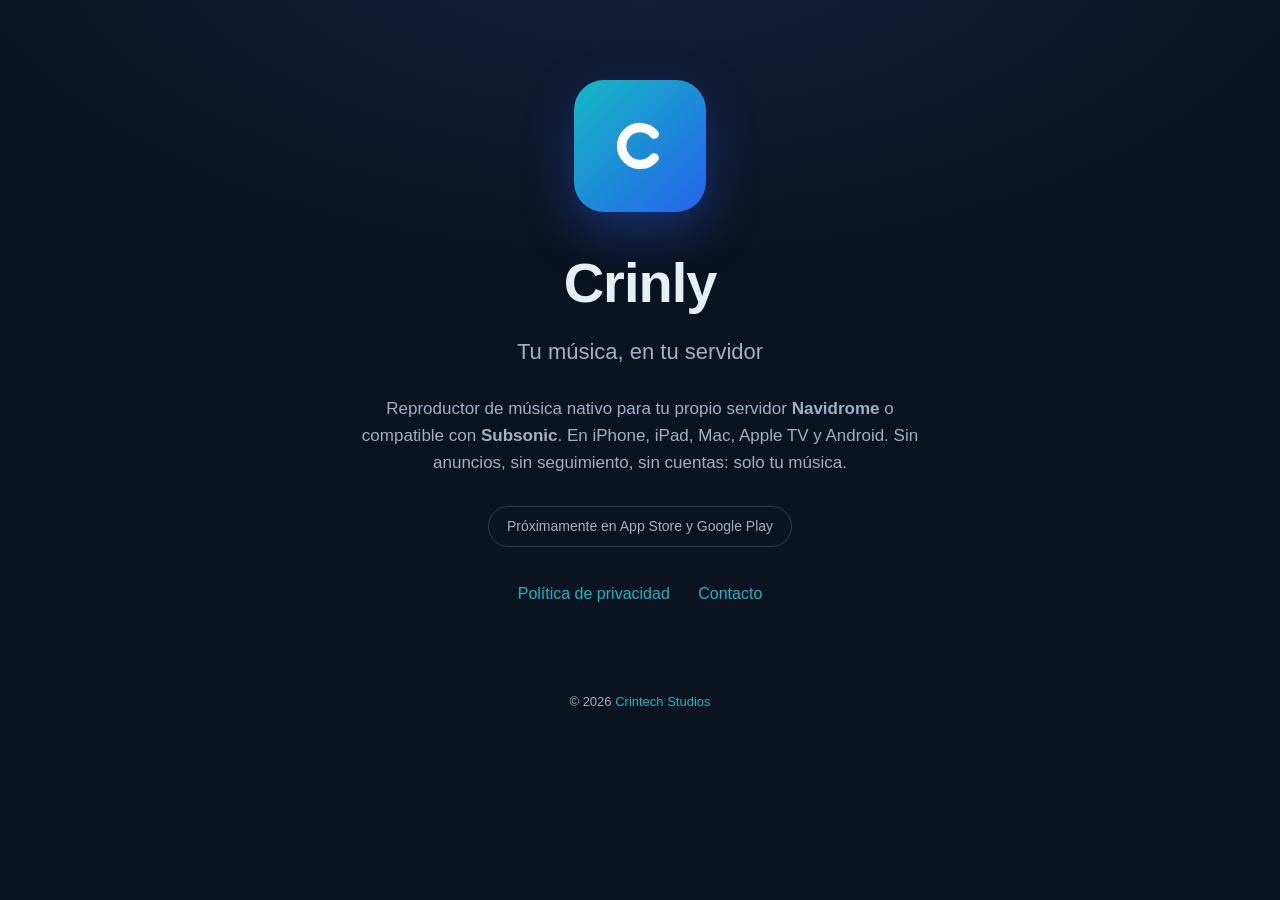
==== index.html @ 0751bfa3 "Crinly web: landing + política de privacidad (estático para Coolify)" ====
<!DOCTYPE html>
<html lang="es">
<head>
  <meta charset="UTF-8">
  <meta name="viewport" content="width=device-width, initial-scale=1.0">
  <title>Crinly — Tu música, en tu servidor</title>
  <meta name="description" content="Crinly es un reproductor de música nativo para tu propio servidor Navidrome o compatible con Subsonic. iPhone, iPad, Mac, Apple TV y Android. Sin anuncios, sin seguimiento.">
  <meta name="theme-color" content="#0B1220">
  <link rel="icon" href="/favicon.png">
  <meta property="og:title" content="Crinly — Tu música, en tu servidor">
  <meta property="og:description" content="Reproductor de música nativo para tu servidor Navidrome o Subsonic. Sin anuncios, sin seguimiento.">
  <meta property="og:type" content="website">
  <meta property="og:url" content="https://crinly.crintech.pro/">
  <link rel="stylesheet" href="/style.css">
</head>
<body>
  <main>
    <section class="hero">
      <div class="mark" aria-label="Crinly">
        <svg viewBox="0 0 512 512" xmlns="http://www.w3.org/2000/svg" aria-hidden="true">
          <path d="M 349 334 A 121 121 0 1 1 349 178" fill="none" stroke="#FFFFFF" stroke-width="62" stroke-linecap="round"/>
        </svg>
      </div>
      <h1>Crinly</h1>
      <p class="tagline">Tu música, en tu servidor</p>
      <p class="lead">Reproductor de música nativo para tu propio servidor <strong>Navidrome</strong> o compatible con <strong>Subsonic</strong>. En iPhone, iPad, Mac, Apple&nbsp;TV y Android. Sin anuncios, sin seguimiento, sin cuentas: solo tu música.</p>
      <p class="soon">Próximamente en App Store y Google Play</p>
      <p class="links">
        <a href="/privacy/">Política de privacidad</a>
        <a href="mailto:info@crintech.pro?subject=Crinly">Contacto</a>
      </p>
    </section>
  </main>
  <footer>&copy; 2026 <a href="https://crintech.pro">Crintech Studios</a></footer>
</body>
</html>
---- style.css ----
:root {
  --teal: #15B8C4;
  --blue: #2563EB;
  --bg: #0B1220;
  --bg2: #0E1A2E;
  --fg: #E8EEF6;
  --muted: #9FB0C7;
}
* { box-sizing: border-box; margin: 0; padding: 0; }
html { -webkit-text-size-adjust: 100%; }
body {
  font-family: -apple-system, BlinkMacSystemFont, "Segoe UI", Roboto, Helvetica, Arial, sans-serif;
  color: var(--fg);
  background: radial-gradient(1200px 600px at 50% -10%, #14233f 0%, var(--bg) 60%);
  min-height: 100vh;
  line-height: 1.6;
}
a { color: var(--teal); text-decoration: none; }
a:hover { text-decoration: underline; }
.wrap { max-width: 760px; margin: 0 auto; padding: 0 24px; }

/* hero */
.hero { text-align: center; padding: 80px 24px 56px; }
.mark { width: 132px; height: 132px; border-radius: 30px;
  background: linear-gradient(135deg, var(--teal), var(--blue));
  display: inline-flex; align-items: center; justify-content: center;
  box-shadow: 0 20px 50px rgba(37,99,235,.35); }
.mark svg { width: 78px; height: 78px; }
h1 { font-size: 56px; font-weight: 800; margin: 26px 0 6px; letter-spacing: -1px; }
.tagline { font-size: 22px; color: var(--muted); }
.lead { max-width: 560px; margin: 26px auto 0; color: var(--muted); font-size: 17px; }
.soon { margin-top: 30px; font-size: 14px; color: var(--muted);
  border: 1px solid rgba(159,176,199,.25); border-radius: 999px; display: inline-block; padding: 8px 18px; }
.links { margin-top: 34px; }
.links a { margin: 0 12px; }

/* legal */
.legal { padding: 56px 0 80px; }
.legal h1 { font-size: 38px; text-align: left; margin-bottom: 4px; }
.legal .updated { color: var(--muted); font-size: 14px; margin-bottom: 28px; }
.legal h2 { font-size: 21px; margin: 30px 0 8px; }
.legal p, .legal li { color: #C9D6E8; }
.legal ul { margin: 8px 0 8px 22px; }
.legal hr { border: 0; border-top: 1px solid rgba(159,176,199,.2); margin: 36px 0; }
.legal .back { display: inline-block; margin-top: 30px; }

footer { text-align: center; color: var(--muted); font-size: 13px; padding: 30px 24px 50px; }
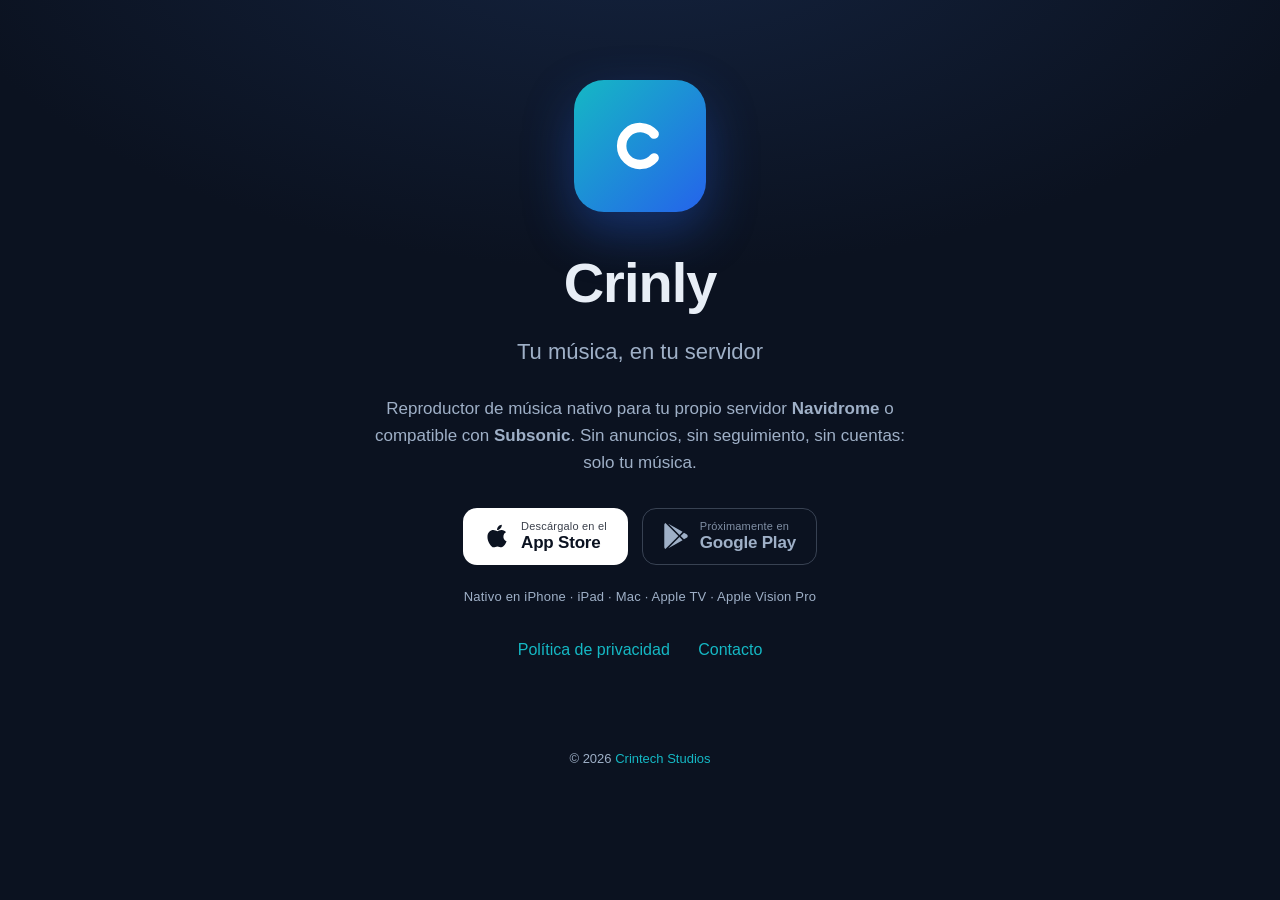
==== commit 4ffdabdf: "Crinly web: disponible en App Store (iOS, macOS, tvOS, visionOS); Android próximamente - Botón de de" ====
--- a/index.html
+++ b/index.html
@@ -4,11 +4,11 @@
   <meta charset="UTF-8">
   <meta name="viewport" content="width=device-width, initial-scale=1.0">
   <title>Crinly — Tu música, en tu servidor</title>
-  <meta name="description" content="Crinly es un reproductor de música nativo para tu propio servidor Navidrome o compatible con Subsonic. iPhone, iPad, Mac, Apple TV y Android. Sin anuncios, sin seguimiento.">
+  <meta name="description" content="Crinly: reproductor de música nativo para tu servidor Navidrome o compatible con Subsonic. Ya en el App Store para iPhone, iPad, Mac, Apple TV y Apple Vision Pro.">
   <meta name="theme-color" content="#0B1220">
   <link rel="icon" href="/favicon.png">
   <meta property="og:title" content="Crinly — Tu música, en tu servidor">
-  <meta property="og:description" content="Reproductor de música nativo para tu servidor Navidrome o Subsonic. Sin anuncios, sin seguimiento.">
+  <meta property="og:description" content="Ya disponible en el App Store para iPhone, iPad, Mac, Apple TV y Apple Vision Pro. Reproductor nativo para tu servidor Navidrome o Subsonic.">
   <meta property="og:type" content="website">
   <meta property="og:url" content="https://crinly.crintech.pro/">
   <link rel="stylesheet" href="/style.css">
@@ -23,8 +23,18 @@
       </div>
       <h1>Crinly</h1>
       <p class="tagline">Tu música, en tu servidor</p>
-      <p class="lead">Reproductor de música nativo para tu propio servidor <strong>Navidrome</strong> o compatible con <strong>Subsonic</strong>. En iPhone, iPad, Mac, Apple&nbsp;TV y Android. Sin anuncios, sin seguimiento, sin cuentas: solo tu música.</p>
-      <p class="soon">Próximamente en App Store y Google Play</p>
+      <p class="lead">Reproductor de música nativo para tu propio servidor <strong>Navidrome</strong> o compatible con <strong>Subsonic</strong>. Sin anuncios, sin seguimiento, sin cuentas: solo tu música.</p>
+      <div class="cta">
+        <a class="btn btn-appstore" href="https://apps.apple.com/es/app/crinly/id6782419608">
+          <svg class="btn-ic" viewBox="0 0 384 512" aria-hidden="true"><path fill="currentColor" d="M318.7 268.7c-.2-36.7 16.4-64.4 50-84.8-18.8-26.9-47.2-41.7-84.7-44.6-35.5-2.8-74.3 20.7-88.5 20.7-15 0-49.4-19.7-76.4-19.7C63.3 141.2 4 184.8 4 273.5q0 39.3 14.4 81.2c12.8 36.7 59 126.7 107.2 125.2 25.2-.6 43-17.9 75.8-17.9 31.8 0 48.3 17.9 76.4 17.9 48.6-.7 90.4-82.5 102.6-119.3-65.2-30.7-61.7-90-61.7-91.9zm-56.6-164.2c27.3-32.4 24.8-61.9 24-72.5-24.1 1.4-52 16.4-67.9 34.9-17.5 19.8-27.8 44.3-25.6 71.9 26.1 2 49.9-11.4 69.5-34.3z"/></svg>
+          <span><small>Descárgalo en el</small>App&nbsp;Store</span>
+        </a>
+        <span class="btn btn-soon">
+          <svg class="btn-ic" viewBox="0 0 512 512" aria-hidden="true"><path fill="currentColor" d="M325.3 234.3 104.6 13l280.8 161.2-60.1 60.1zM47 0C34 6.8 25.3 19.2 25.3 35.3v441.3c0 16.1 8.7 28.5 21.7 35.3l256.6-256L47 0zm425.2 225.6-58.9-34.1-65.7 64.5 65.7 64.5 60.1-34.1c18-14.3 18-46.5-1.2-60.8zM104.6 499l220.7-221.3 60.1 60.1L104.6 499z"/></svg>
+          <span><small>Próximamente en</small>Google&nbsp;Play</span>
+        </span>
+      </div>
+      <p class="devices">Nativo en iPhone · iPad · Mac · Apple&nbsp;TV · Apple&nbsp;Vision&nbsp;Pro</p>
       <p class="links">
         <a href="/privacy/">Política de privacidad</a>
         <a href="mailto:info@crintech.pro?subject=Crinly">Contacto</a>
--- a/style.css
+++ b/style.css
@@ -29,9 +29,19 @@
 h1 { font-size: 56px; font-weight: 800; margin: 26px 0 6px; letter-spacing: -1px; }
 .tagline { font-size: 22px; color: var(--muted); }
 .lead { max-width: 560px; margin: 26px auto 0; color: var(--muted); font-size: 17px; }
-.soon { margin-top: 30px; font-size: 14px; color: var(--muted);
-  border: 1px solid rgba(159,176,199,.25); border-radius: 999px; display: inline-block; padding: 8px 18px; }
-.links { margin-top: 34px; }
+.cta { margin-top: 32px; display: flex; flex-wrap: wrap; gap: 14px; justify-content: center; }
+.btn { display: inline-flex; align-items: center; gap: 11px; padding: 11px 20px; border-radius: 14px;
+  text-decoration: none; border: 1px solid transparent; transition: transform .12s ease, background .12s ease; }
+.btn:hover { text-decoration: none; }
+.btn-ic { width: 26px; height: 26px; flex: none; }
+.btn > span { display: flex; flex-direction: column; align-items: flex-start; line-height: 1.15;
+  font-size: 17px; font-weight: 700; letter-spacing: -.2px; }
+.btn > span small { font-size: 11px; font-weight: 500; letter-spacing: .2px; opacity: .8; }
+.btn-appstore { background: #fff; color: #0B1220; }
+.btn-appstore:hover { background: #e9f0fb; transform: translateY(-1px); }
+.btn-soon { background: transparent; color: var(--muted); border-color: rgba(159,176,199,.3); cursor: default; }
+.devices { margin-top: 22px; font-size: 13px; color: var(--muted); letter-spacing: .2px; }
+.links { margin-top: 30px; }
 .links a { margin: 0 12px; }
 
 /* legal */
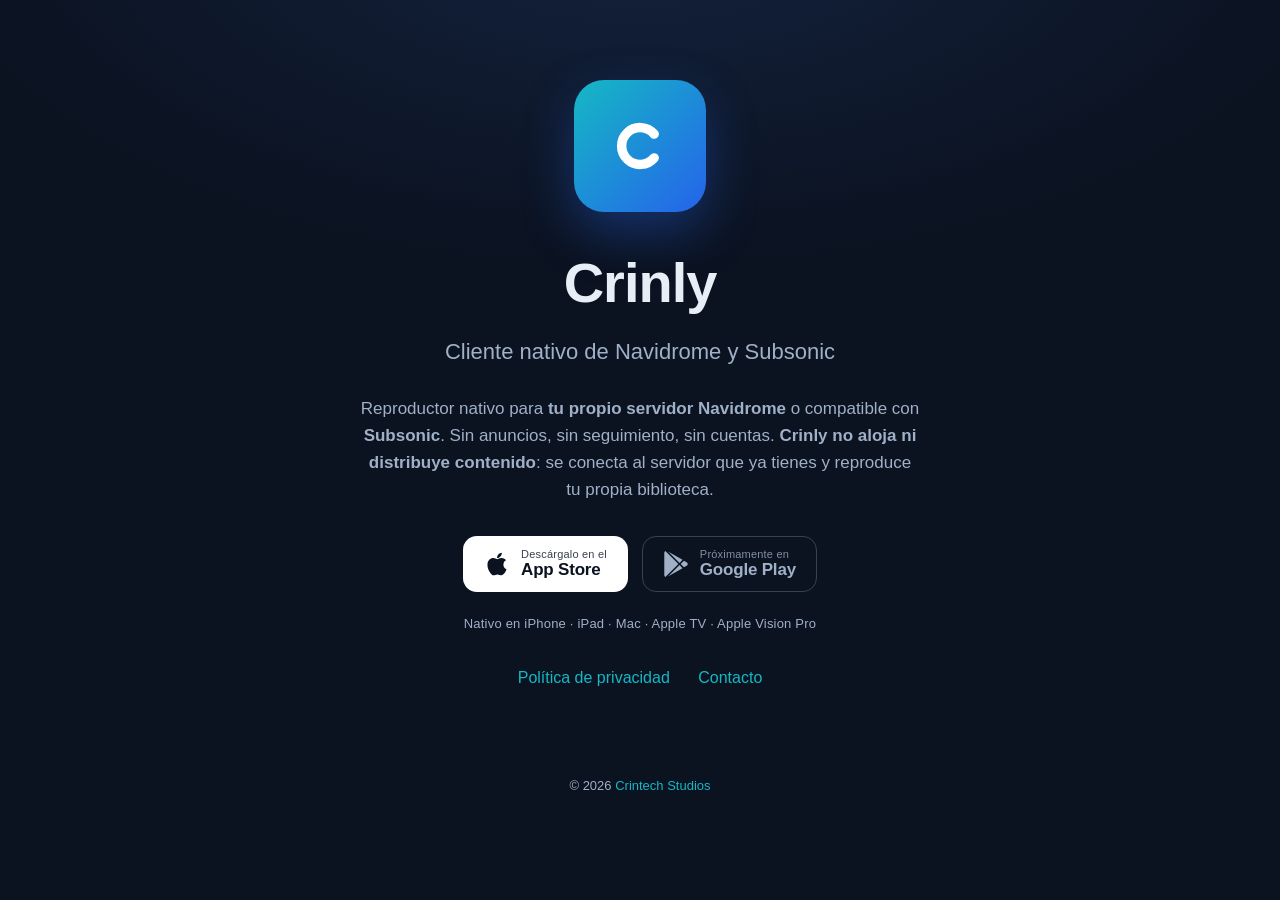
==== commit 6d0a5e93: "copy: la landing lidera con la infraestructura (cliente Navidrome/Subsonic) y aclara que Crinly no a" ====
--- a/index.html
+++ b/index.html
@@ -3,15 +3,15 @@
 <head>
   <meta charset="UTF-8">
   <meta name="viewport" content="width=device-width, initial-scale=1.0">
-  <title>Crinly — Tu música, en tu servidor</title>
+  <title>Crinly — Cliente nativo de Navidrome y Subsonic</title>
   <meta name="description" content="Crinly: reproductor de música nativo para tu servidor Navidrome o compatible con Subsonic. Ya en el App Store para iPhone, iPad, Mac, Apple TV y Apple Vision Pro.">
   <meta name="theme-color" content="#0B1220">
   <link rel="icon" href="/favicon.png">
-  <meta property="og:title" content="Crinly — Tu música, en tu servidor">
+  <meta property="og:title" content="Crinly — Cliente nativo de Navidrome y Subsonic">
   <meta property="og:description" content="Ya disponible en el App Store para iPhone, iPad, Mac, Apple TV y Apple Vision Pro. Reproductor nativo para tu servidor Navidrome o Subsonic.">
   <meta property="og:type" content="website">
   <meta property="og:url" content="https://crinly.crintech.pro/">
-  <link rel="stylesheet" href="/style.css">
+  <link rel="stylesheet" href="/style.css?v=2">
 </head>
 <body>
   <main>
@@ -22,15 +22,15 @@
         </svg>
       </div>
       <h1>Crinly</h1>
-      <p class="tagline">Tu música, en tu servidor</p>
-      <p class="lead">Reproductor de música nativo para tu propio servidor <strong>Navidrome</strong> o compatible con <strong>Subsonic</strong>. Sin anuncios, sin seguimiento, sin cuentas: solo tu música.</p>
+      <p class="tagline">Cliente nativo de Navidrome y Subsonic</p>
+      <p class="lead">Reproductor nativo para <strong>tu propio servidor</strong> <strong>Navidrome</strong> o compatible con <strong>Subsonic</strong>. Sin anuncios, sin seguimiento, sin cuentas. <strong>Crinly no aloja ni distribuye contenido</strong>: se conecta al servidor que ya tienes y reproduce tu propia biblioteca.</p>
       <div class="cta">
         <a class="btn btn-appstore" href="https://apps.apple.com/es/app/crinly/id6782419608">
-          <svg class="btn-ic" viewBox="0 0 384 512" aria-hidden="true"><path fill="currentColor" d="M318.7 268.7c-.2-36.7 16.4-64.4 50-84.8-18.8-26.9-47.2-41.7-84.7-44.6-35.5-2.8-74.3 20.7-88.5 20.7-15 0-49.4-19.7-76.4-19.7C63.3 141.2 4 184.8 4 273.5q0 39.3 14.4 81.2c12.8 36.7 59 126.7 107.2 125.2 25.2-.6 43-17.9 75.8-17.9 31.8 0 48.3 17.9 76.4 17.9 48.6-.7 90.4-82.5 102.6-119.3-65.2-30.7-61.7-90-61.7-91.9zm-56.6-164.2c27.3-32.4 24.8-61.9 24-72.5-24.1 1.4-52 16.4-67.9 34.9-17.5 19.8-27.8 44.3-25.6 71.9 26.1 2 49.9-11.4 69.5-34.3z"/></svg>
+          <svg class="btn-ic" width="26" height="26" viewBox="0 0 384 512" aria-hidden="true"><path fill="currentColor" d="M318.7 268.7c-.2-36.7 16.4-64.4 50-84.8-18.8-26.9-47.2-41.7-84.7-44.6-35.5-2.8-74.3 20.7-88.5 20.7-15 0-49.4-19.7-76.4-19.7C63.3 141.2 4 184.8 4 273.5q0 39.3 14.4 81.2c12.8 36.7 59 126.7 107.2 125.2 25.2-.6 43-17.9 75.8-17.9 31.8 0 48.3 17.9 76.4 17.9 48.6-.7 90.4-82.5 102.6-119.3-65.2-30.7-61.7-90-61.7-91.9zm-56.6-164.2c27.3-32.4 24.8-61.9 24-72.5-24.1 1.4-52 16.4-67.9 34.9-17.5 19.8-27.8 44.3-25.6 71.9 26.1 2 49.9-11.4 69.5-34.3z"/></svg>
           <span><small>Descárgalo en el</small>App&nbsp;Store</span>
         </a>
         <span class="btn btn-soon">
-          <svg class="btn-ic" viewBox="0 0 512 512" aria-hidden="true"><path fill="currentColor" d="M325.3 234.3 104.6 13l280.8 161.2-60.1 60.1zM47 0C34 6.8 25.3 19.2 25.3 35.3v441.3c0 16.1 8.7 28.5 21.7 35.3l256.6-256L47 0zm425.2 225.6-58.9-34.1-65.7 64.5 65.7 64.5 60.1-34.1c18-14.3 18-46.5-1.2-60.8zM104.6 499l220.7-221.3 60.1 60.1L104.6 499z"/></svg>
+          <svg class="btn-ic" width="26" height="26" viewBox="0 0 512 512" aria-hidden="true"><path fill="currentColor" d="M325.3 234.3 104.6 13l280.8 161.2-60.1 60.1zM47 0C34 6.8 25.3 19.2 25.3 35.3v441.3c0 16.1 8.7 28.5 21.7 35.3l256.6-256L47 0zm425.2 225.6-58.9-34.1-65.7 64.5 65.7 64.5 60.1-34.1c18-14.3 18-46.5-1.2-60.8zM104.6 499l220.7-221.3 60.1 60.1L104.6 499z"/></svg>
           <span><small>Próximamente en</small>Google&nbsp;Play</span>
         </span>
       </div>
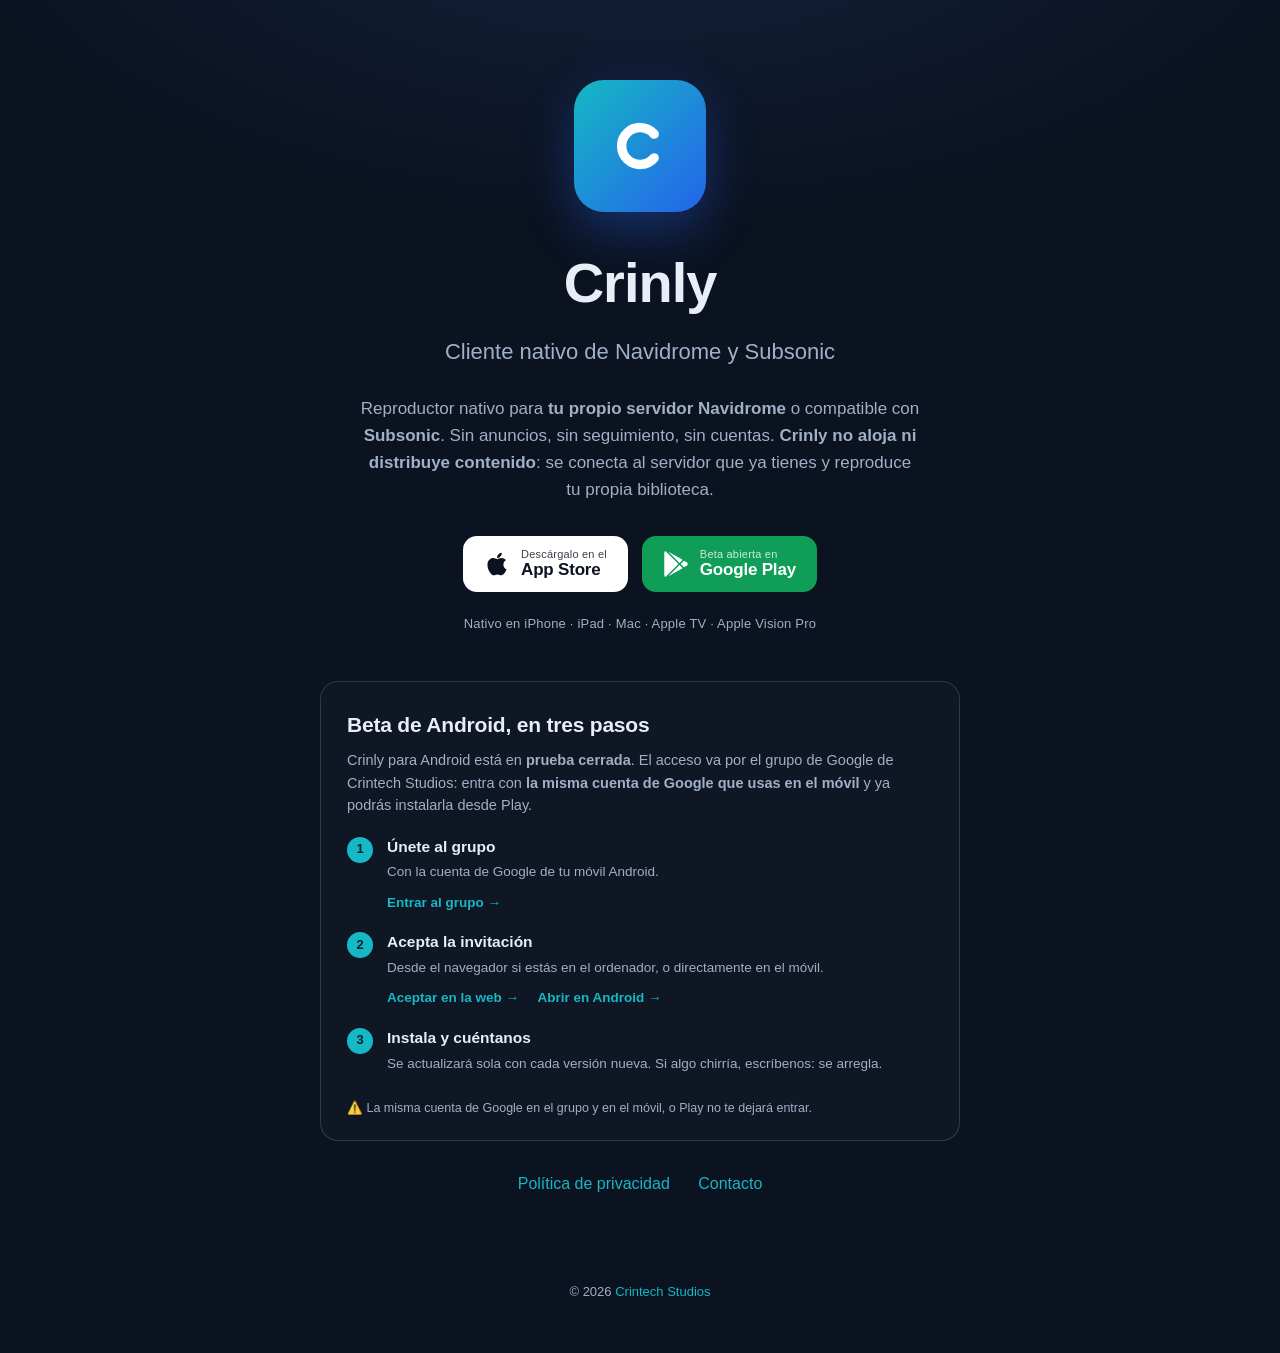
==== commit f8d558bb: "landing: beta de Android con los tres pasos de acceso (grupo de Google + alta web + Play en el móvil" ====
--- a/index.html
+++ b/index.html
@@ -29,12 +29,43 @@
           <svg class="btn-ic" width="26" height="26" viewBox="0 0 384 512" aria-hidden="true"><path fill="currentColor" d="M318.7 268.7c-.2-36.7 16.4-64.4 50-84.8-18.8-26.9-47.2-41.7-84.7-44.6-35.5-2.8-74.3 20.7-88.5 20.7-15 0-49.4-19.7-76.4-19.7C63.3 141.2 4 184.8 4 273.5q0 39.3 14.4 81.2c12.8 36.7 59 126.7 107.2 125.2 25.2-.6 43-17.9 75.8-17.9 31.8 0 48.3 17.9 76.4 17.9 48.6-.7 90.4-82.5 102.6-119.3-65.2-30.7-61.7-90-61.7-91.9zm-56.6-164.2c27.3-32.4 24.8-61.9 24-72.5-24.1 1.4-52 16.4-67.9 34.9-17.5 19.8-27.8 44.3-25.6 71.9 26.1 2 49.9-11.4 69.5-34.3z"/></svg>
           <span><small>Descárgalo en el</small>App&nbsp;Store</span>
         </a>
-        <span class="btn btn-soon">
+        <a class="btn btn-beta" href="https://play.google.com/store/apps/details?id=com.crintechstudios.crinly">
           <svg class="btn-ic" width="26" height="26" viewBox="0 0 512 512" aria-hidden="true"><path fill="currentColor" d="M325.3 234.3 104.6 13l280.8 161.2-60.1 60.1zM47 0C34 6.8 25.3 19.2 25.3 35.3v441.3c0 16.1 8.7 28.5 21.7 35.3l256.6-256L47 0zm425.2 225.6-58.9-34.1-65.7 64.5 65.7 64.5 60.1-34.1c18-14.3 18-46.5-1.2-60.8zM104.6 499l220.7-221.3 60.1 60.1L104.6 499z"/></svg>
-          <span><small>Próximamente en</small>Google&nbsp;Play</span>
-        </span>
+          <span><small>Beta abierta en</small>Google&nbsp;Play</span>
+        </a>
       </div>
       <p class="devices">Nativo en iPhone · iPad · Mac · Apple&nbsp;TV · Apple&nbsp;Vision&nbsp;Pro</p>
+      <section class="beta" id="beta-android">
+        <h2>Beta de Android, en tres pasos</h2>
+        <p class="beta-lead">Crinly para Android está en <strong>prueba cerrada</strong>. El acceso va por el grupo de Google de Crintech Studios: entra con <strong>la misma cuenta de Google que usas en el móvil</strong> y ya podrás instalarla desde Play.</p>
+        <ol class="beta-steps">
+          <li>
+            <span class="beta-num">1</span>
+            <div>
+              <h3>Únete al grupo</h3>
+              <p>Con la cuenta de Google de tu móvil Android.</p>
+              <a class="beta-link" href="https://groups.google.com/g/crintechstudios/" target="_blank" rel="noopener">Entrar al grupo →</a>
+            </div>
+          </li>
+          <li>
+            <span class="beta-num">2</span>
+            <div>
+              <h3>Acepta la invitación</h3>
+              <p>Desde el navegador si estás en el ordenador, o directamente en el móvil.</p>
+              <a class="beta-link" href="https://play.google.com/apps/testing/com.crintechstudios.crinly" target="_blank" rel="noopener">Aceptar en la web →</a>
+              <a class="beta-link" href="https://play.google.com/store/apps/details?id=com.crintechstudios.crinly" target="_blank" rel="noopener">Abrir en Android →</a>
+            </div>
+          </li>
+          <li>
+            <span class="beta-num">3</span>
+            <div>
+              <h3>Instala y cuéntanos</h3>
+              <p>Se actualizará sola con cada versión nueva. Si algo chirría, escríbenos: se arregla.</p>
+            </div>
+          </li>
+        </ol>
+        <p class="beta-note">⚠️ La misma cuenta de Google en el grupo y en el móvil, o Play no te dejará entrar.</p>
+      </section>
       <p class="links">
         <a href="/privacy/">Política de privacidad</a>
         <a href="mailto:info@crintech.pro?subject=Crinly">Contacto</a>
--- a/style.css
+++ b/style.css
@@ -55,3 +55,21 @@
 .legal .back { display: inline-block; margin-top: 30px; }
 
 footer { text-align: center; color: var(--muted); font-size: 13px; padding: 30px 24px 50px; }
+
+/* Beta de Android — pasos de acceso (grupo de Google + Play) */
+.btn-beta { background: #0f9d58; color: #fff; }
+.btn-beta:hover { background: #0c8a4c; transform: translateY(-1px); }
+.beta { margin: 46px auto 0; max-width: 640px; text-align: left;
+  border: 1px solid rgba(159,176,199,.22); border-radius: 18px; padding: 26px 26px 22px;
+  background: rgba(255,255,255,.02); }
+.beta h2 { font-size: 21px; margin: 0 0 8px; letter-spacing: -.2px; }
+.beta-lead { font-size: 14.5px; color: var(--muted); margin: 0 0 18px; line-height: 1.55; }
+.beta-steps { list-style: none; margin: 0; padding: 0; display: grid; gap: 16px; }
+.beta-steps li { display: flex; gap: 14px; align-items: flex-start; }
+.beta-num { flex: none; width: 26px; height: 26px; border-radius: 50%; display: grid; place-items: center;
+  background: #15b8c4; color: #06222a; font-size: 13px; font-weight: 800; margin-top: 2px; }
+.beta-steps h3 { font-size: 15.5px; margin: 0 0 3px; }
+.beta-steps p { font-size: 13.5px; color: var(--muted); margin: 0 0 6px; line-height: 1.5; }
+.beta-link { display: inline-block; font-size: 13.5px; font-weight: 600; margin-right: 14px; }
+.beta-note { font-size: 12.5px; color: var(--muted); margin: 18px 0 0; }
+@media (max-width: 560px) { .beta { padding: 20px 18px 18px; } .beta h2 { font-size: 19px; } }
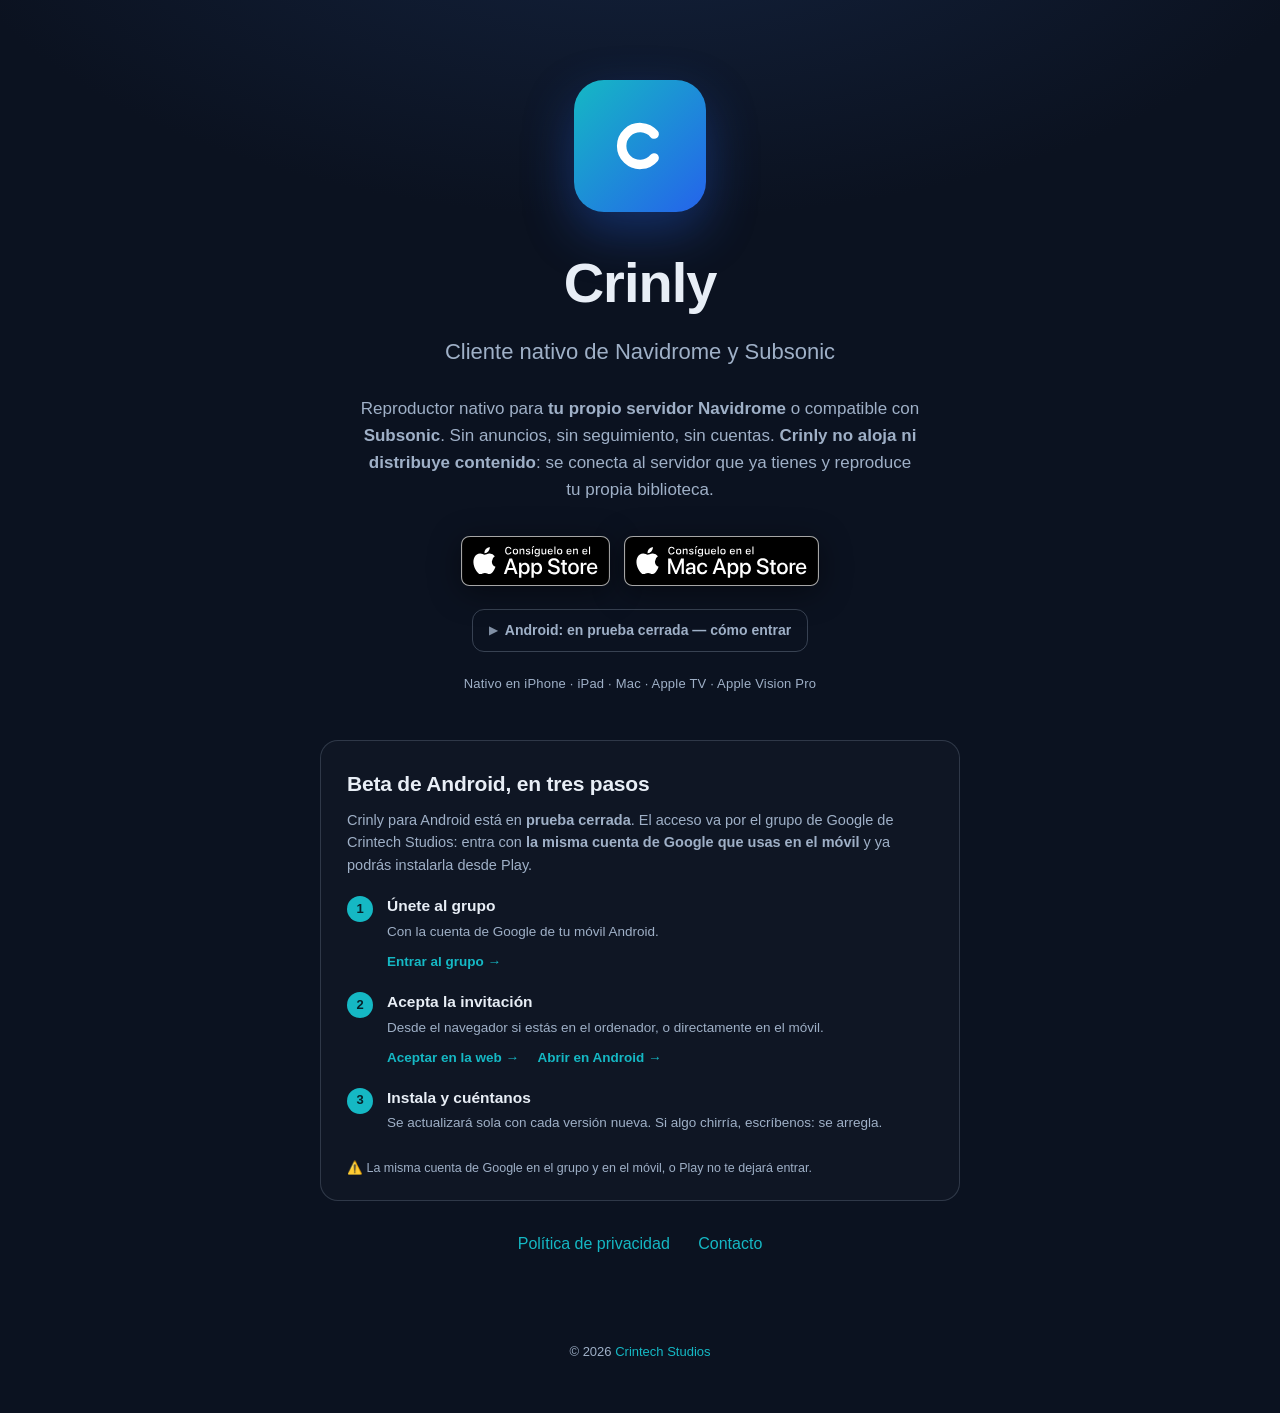
==== commit 794c6bd6: "landing: insignias oficiales de App Store y Mac App Store (las mismas de Aulixa); Android queda apar" ====
--- a/index.html
+++ b/index.html
@@ -24,16 +24,17 @@
       <h1>Crinly</h1>
       <p class="tagline">Cliente nativo de Navidrome y Subsonic</p>
       <p class="lead">Reproductor nativo para <strong>tu propio servidor</strong> <strong>Navidrome</strong> o compatible con <strong>Subsonic</strong>. Sin anuncios, sin seguimiento, sin cuentas. <strong>Crinly no aloja ni distribuye contenido</strong>: se conecta al servidor que ya tienes y reproduce tu propia biblioteca.</p>
-      <div class="cta">
-        <a class="btn btn-appstore" href="https://apps.apple.com/es/app/crinly/id6782419608">
-          <svg class="btn-ic" width="26" height="26" viewBox="0 0 384 512" aria-hidden="true"><path fill="currentColor" d="M318.7 268.7c-.2-36.7 16.4-64.4 50-84.8-18.8-26.9-47.2-41.7-84.7-44.6-35.5-2.8-74.3 20.7-88.5 20.7-15 0-49.4-19.7-76.4-19.7C63.3 141.2 4 184.8 4 273.5q0 39.3 14.4 81.2c12.8 36.7 59 126.7 107.2 125.2 25.2-.6 43-17.9 75.8-17.9 31.8 0 48.3 17.9 76.4 17.9 48.6-.7 90.4-82.5 102.6-119.3-65.2-30.7-61.7-90-61.7-91.9zm-56.6-164.2c27.3-32.4 24.8-61.9 24-72.5-24.1 1.4-52 16.4-67.9 34.9-17.5 19.8-27.8 44.3-25.6 71.9 26.1 2 49.9-11.4 69.5-34.3z"/></svg>
-          <span><small>Descárgalo en el</small>App&nbsp;Store</span>
+      <div class="cta store-badges">
+        <a href="https://apps.apple.com/es/app/crinly/id6782419608" target="_blank" rel="noopener" aria-label="Consíguelo en el App Store">
+          <img src="/img/appstore-badge.svg" alt="Consíguelo en el App Store" class="store-badge badge-apple">
         </a>
-        <a class="btn btn-beta" href="https://play.google.com/store/apps/details?id=com.crintechstudios.crinly">
-          <svg class="btn-ic" width="26" height="26" viewBox="0 0 512 512" aria-hidden="true"><path fill="currentColor" d="M325.3 234.3 104.6 13l280.8 161.2-60.1 60.1zM47 0C34 6.8 25.3 19.2 25.3 35.3v441.3c0 16.1 8.7 28.5 21.7 35.3l256.6-256L47 0zm425.2 225.6-58.9-34.1-65.7 64.5 65.7 64.5 60.1-34.1c18-14.3 18-46.5-1.2-60.8zM104.6 499l220.7-221.3 60.1 60.1L104.6 499z"/></svg>
-          <span><small>Beta abierta en</small>Google&nbsp;Play</span>
+        <a href="https://apps.apple.com/es/app/crinly/id6782419608?platform=mac" target="_blank" rel="noopener" aria-label="Consíguelo en el Mac App Store">
+          <img src="/img/macappstore-badge.svg" alt="Consíguelo en el Mac App Store" class="store-badge badge-mac">
         </a>
       </div>
+      <p class="cta-android">
+        <a class="btn-android" href="#beta-android">Android: en prueba cerrada &mdash; cómo entrar</a>
+      </p>
       <p class="devices">Nativo en iPhone · iPad · Mac · Apple&nbsp;TV · Apple&nbsp;Vision&nbsp;Pro</p>
       <section class="beta" id="beta-android">
         <h2>Beta de Android, en tres pasos</h2>
--- a/style.css
+++ b/style.css
@@ -73,3 +73,21 @@
 .beta-link { display: inline-block; font-size: 13.5px; font-weight: 600; margin-right: 14px; }
 .beta-note { font-size: 12.5px; color: var(--muted); margin: 18px 0 0; }
 @media (max-width: 560px) { .beta { padding: 20px 18px 18px; } .beta h2 { font-size: 19px; } }
+
+/* Insignias oficiales de Apple (mismas que Aulixa). El badge negro trae borde
+   claro, así que se lee bien sobre el fondo oscuro — verificado renderizándolo. */
+.store-badges { display: flex; align-items: center; justify-content: center; gap: 14px; flex-wrap: wrap; }
+.store-badge { width: auto; transition: transform .18s ease, filter .18s ease;
+  filter: drop-shadow(0 6px 16px rgba(0,0,0,.45)); }
+.store-badge:hover { transform: translateY(-2px); filter: drop-shadow(0 10px 22px rgba(0,0,0,.6)); }
+.badge-apple { height: 50px; }
+.badge-mac { height: 50px; }
+/* Android va aparte y SIN insignia oficial: la app está en prueba cerrada, y el
+   badge «Disponible en Google Play» daría a entender que se puede instalar sin más. */
+.cta-android { margin-top: 16px; }
+.btn-android { display: inline-flex; align-items: center; gap: 8px; font-size: 14px; font-weight: 600;
+  color: var(--muted); border: 1px solid rgba(159,176,199,.3); border-radius: 12px; padding: 9px 16px;
+  text-decoration: none; transition: border-color .15s ease, color .15s ease; }
+.btn-android::before { content: "▶"; font-size: 11px; opacity: .8; }
+.btn-android:hover { color: #e8eef2; border-color: rgba(159,176,199,.55); text-decoration: none; }
+@media (max-width: 560px) { .badge-apple, .badge-mac { height: 44px; } }
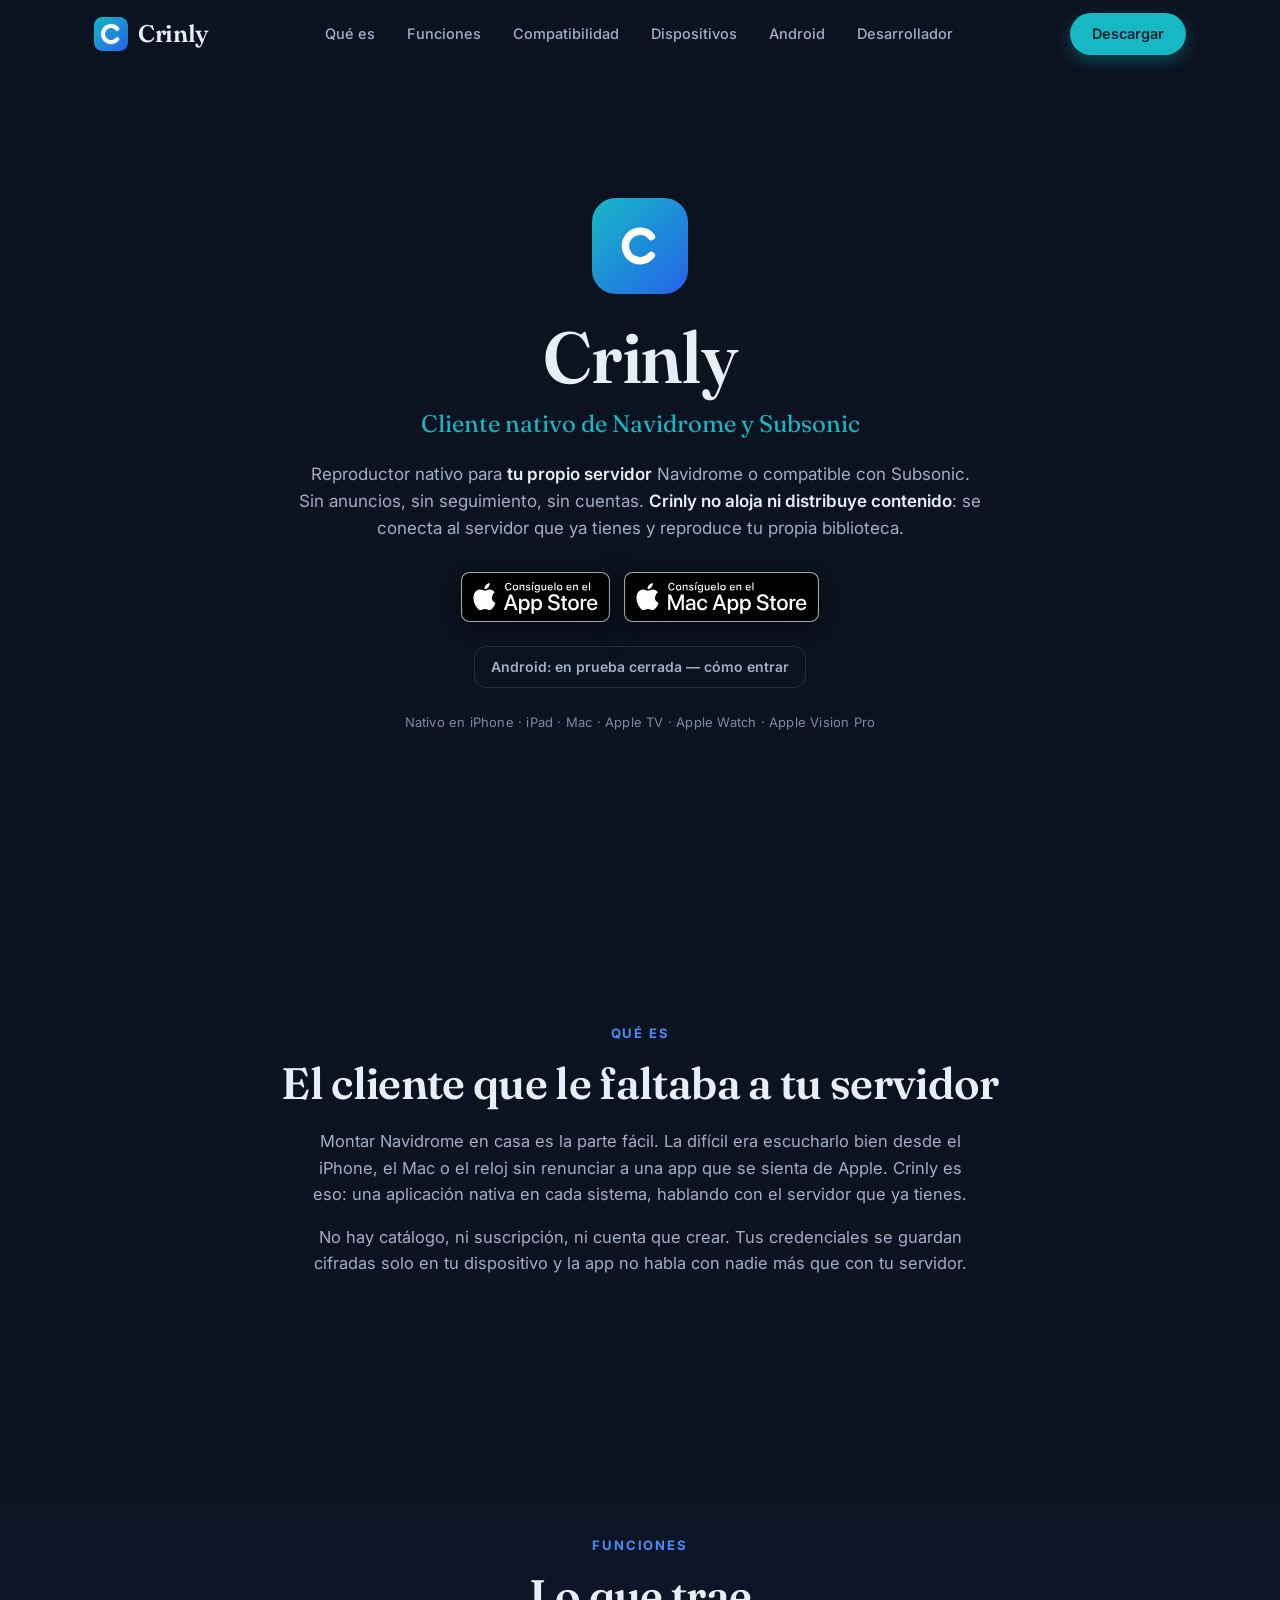
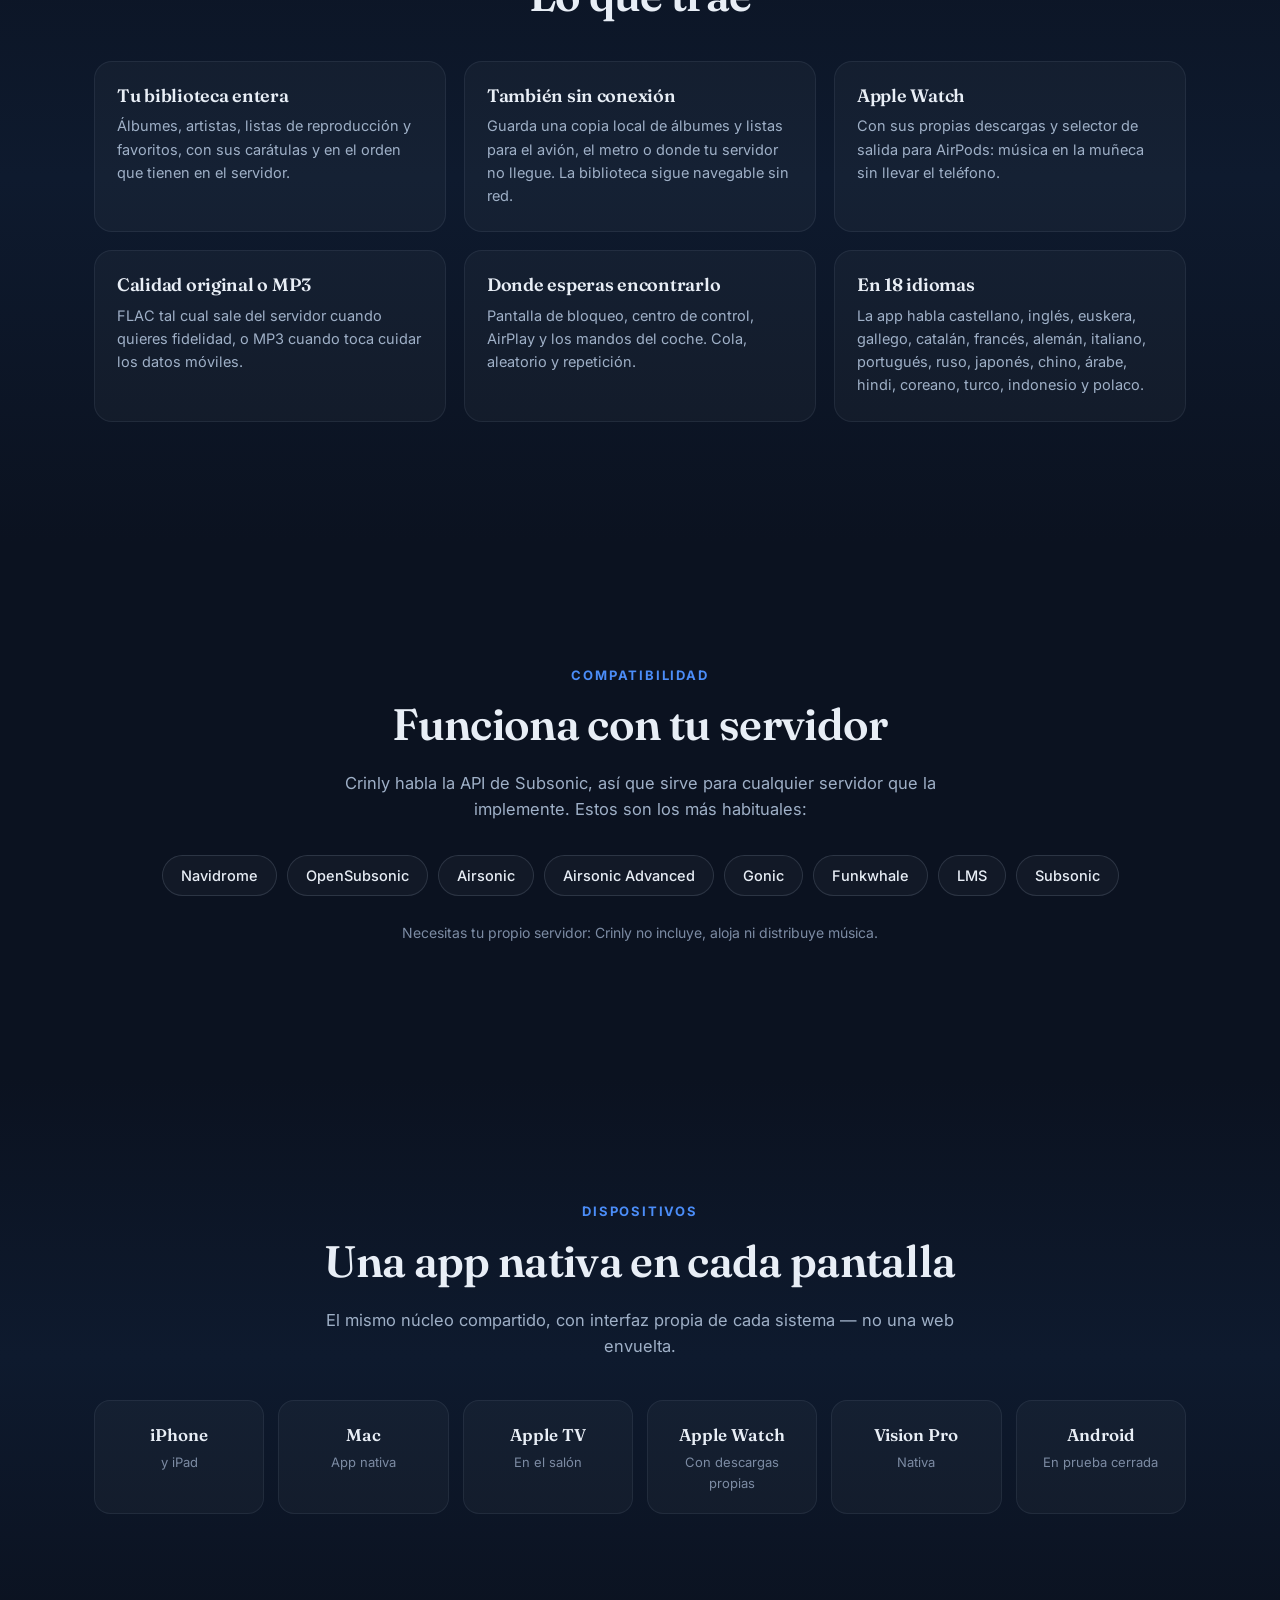
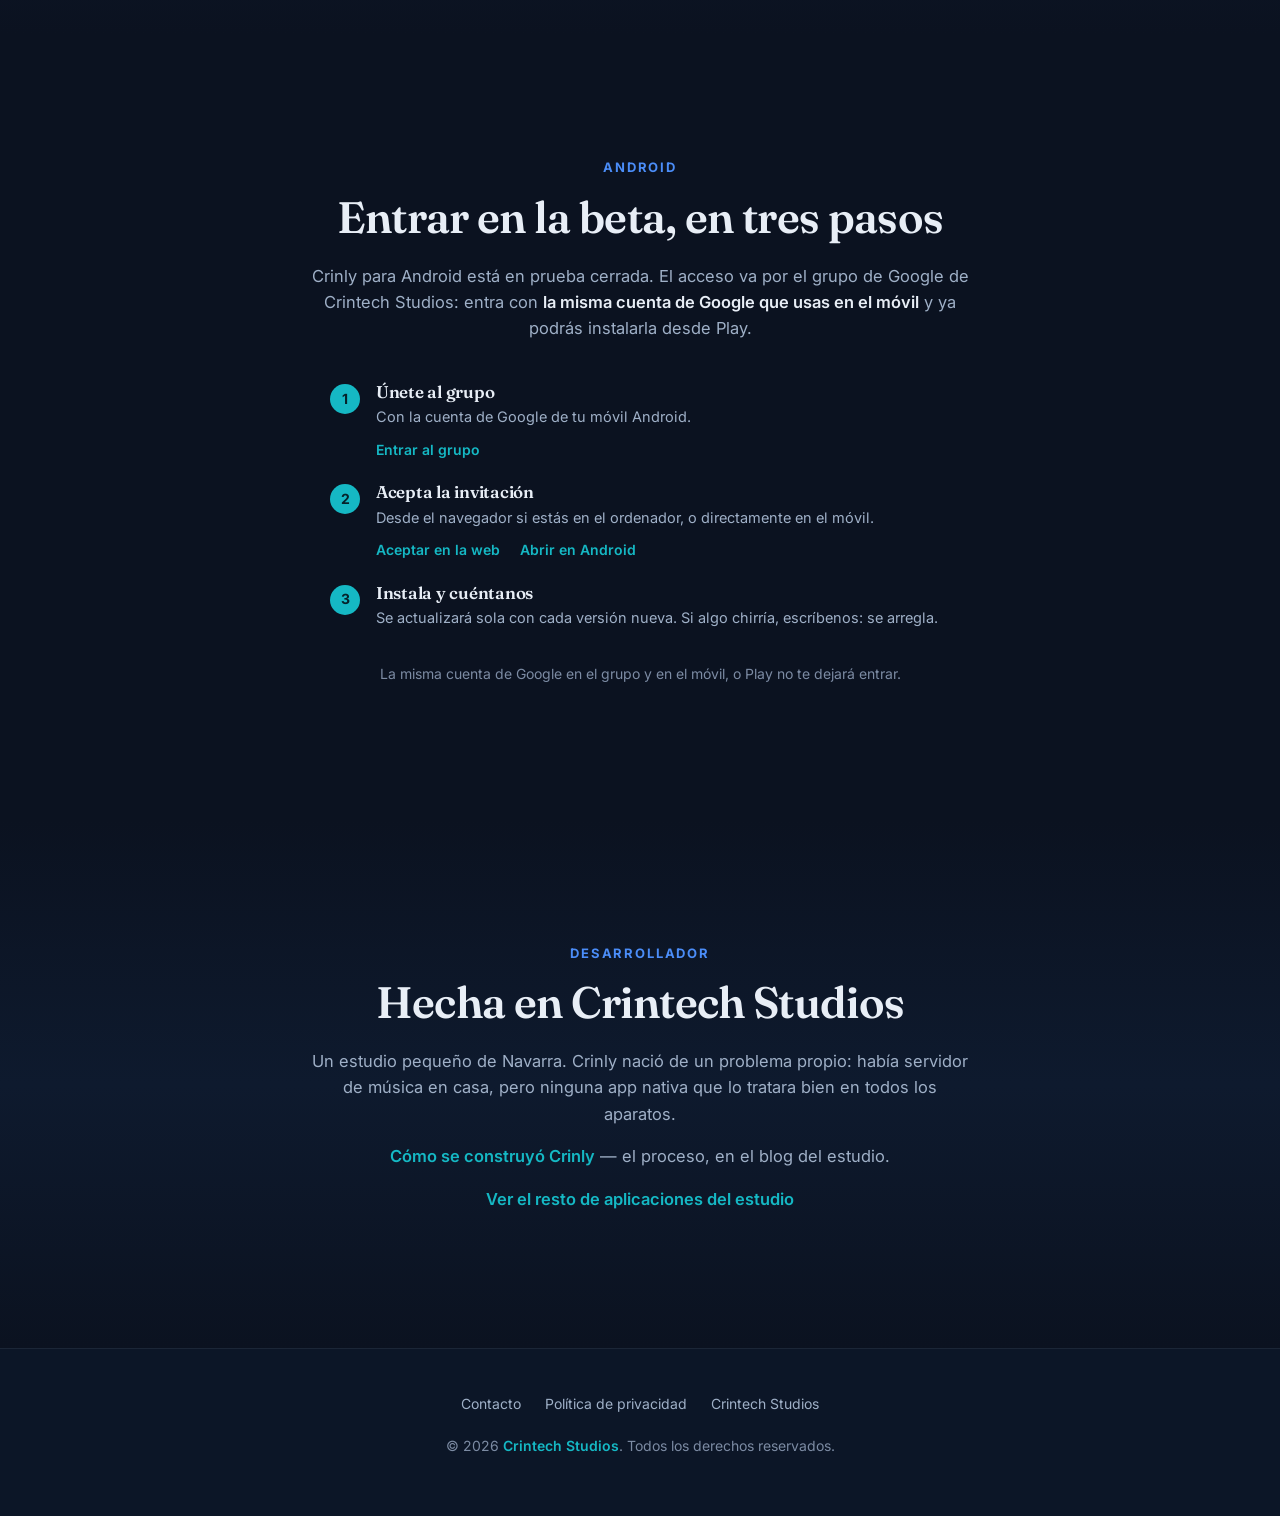
==== commit 160ca861: "landing: mismo sistema de diseño que aulixa.app (Fraunces + Inter, nav fijo con menu movil, seccione" ====
--- a/index.html
+++ b/index.html
@@ -1,51 +1,158 @@
 <!DOCTYPE html>
 <html lang="es">
 <head>
-  <meta charset="UTF-8">
-  <meta name="viewport" content="width=device-width, initial-scale=1.0">
+  <meta charset="utf-8">
+  <meta name="viewport" content="width=device-width, initial-scale=1">
   <title>Crinly — Cliente nativo de Navidrome y Subsonic</title>
-  <meta name="description" content="Crinly: reproductor de música nativo para tu servidor Navidrome o compatible con Subsonic. Ya en el App Store para iPhone, iPad, Mac, Apple TV y Apple Vision Pro.">
-  <meta name="theme-color" content="#0B1220">
-  <link rel="icon" href="/favicon.png">
+  <meta name="description" content="Crinly es el cliente nativo de Navidrome y Subsonic para iPhone, iPad, Mac, Apple TV, Apple Watch y Apple Vision Pro. Se conecta a tu propio servidor: no aloja ni distribuye contenido. Gratis, sin anuncios.">
+  <link rel="canonical" href="https://crinly.crintech.pro/">
   <meta property="og:title" content="Crinly — Cliente nativo de Navidrome y Subsonic">
-  <meta property="og:description" content="Ya disponible en el App Store para iPhone, iPad, Mac, Apple TV y Apple Vision Pro. Reproductor nativo para tu servidor Navidrome o Subsonic.">
+  <meta property="og:description" content="El cliente nativo para tu propio servidor Navidrome o compatible con Subsonic. En todo el ecosistema Apple, también sin conexión.">
   <meta property="og:type" content="website">
   <meta property="og:url" content="https://crinly.crintech.pro/">
-  <link rel="stylesheet" href="/style.css?v=2">
+  <link rel="icon" href="/favicon.png">
+  <link rel="preconnect" href="https://fonts.googleapis.com">
+  <link rel="preconnect" href="https://fonts.gstatic.com" crossorigin>
+  <link href="https://fonts.googleapis.com/css2?family=Fraunces:opsz,wght@9..144,400;9..144,500;9..144,600;9..144,700&family=Inter:wght@400;500;600;700&display=swap" rel="stylesheet">
+  <link rel="stylesheet" href="/style.css">
 </head>
 <body>
+
+  <nav id="nav">
+    <div class="nav-inner">
+      <a href="#hero" class="nav-logo">
+        <img src="/img/crinly-icon-160.png" alt="" class="nav-logo-img">
+        <span class="nav-logo-word">Crinly</span>
+      </a>
+      <div class="nav-center">
+        <a href="#que-es" class="nav-link">Qué es</a>
+        <a href="#funciones" class="nav-link">Funciones</a>
+        <a href="#compatible" class="nav-link">Compatibilidad</a>
+        <a href="#dispositivos" class="nav-link">Dispositivos</a>
+        <a href="#beta-android" class="nav-link">Android</a>
+        <a href="#crintech" class="nav-link">Desarrollador</a>
+      </div>
+      <div class="nav-right">
+        <a href="#descargar" class="nav-cta">Descargar</a>
+        <button class="nav-hamburger" aria-label="Menú" aria-expanded="false">☰</button>
+      </div>
+    </div>
+  </nav>
+
   <main>
-    <section class="hero">
-      <div class="mark" aria-label="Crinly">
-        <svg viewBox="0 0 512 512" xmlns="http://www.w3.org/2000/svg" aria-hidden="true">
-          <path d="M 349 334 A 121 121 0 1 1 349 178" fill="none" stroke="#FFFFFF" stroke-width="62" stroke-linecap="round"/>
-        </svg>
-      </div>
-      <h1>Crinly</h1>
-      <p class="tagline">Cliente nativo de Navidrome y Subsonic</p>
-      <p class="lead">Reproductor nativo para <strong>tu propio servidor</strong> <strong>Navidrome</strong> o compatible con <strong>Subsonic</strong>. Sin anuncios, sin seguimiento, sin cuentas. <strong>Crinly no aloja ni distribuye contenido</strong>: se conecta al servidor que ya tienes y reproduce tu propia biblioteca.</p>
-      <div class="cta store-badges">
-        <a href="https://apps.apple.com/es/app/crinly/id6782419608" target="_blank" rel="noopener" aria-label="Consíguelo en el App Store">
-          <img src="/img/appstore-badge.svg" alt="Consíguelo en el App Store" class="store-badge badge-apple">
-        </a>
-        <a href="https://apps.apple.com/es/app/crinly/id6782419608?platform=mac" target="_blank" rel="noopener" aria-label="Consíguelo en el Mac App Store">
-          <img src="/img/macappstore-badge.svg" alt="Consíguelo en el Mac App Store" class="store-badge badge-mac">
-        </a>
-      </div>
-      <p class="cta-android">
-        <a class="btn-android" href="#beta-android">Android: en prueba cerrada &mdash; cómo entrar</a>
-      </p>
-      <p class="devices">Nativo en iPhone · iPad · Mac · Apple&nbsp;TV · Apple&nbsp;Vision&nbsp;Pro</p>
-      <section class="beta" id="beta-android">
-        <h2>Beta de Android, en tres pasos</h2>
-        <p class="beta-lead">Crinly para Android está en <strong>prueba cerrada</strong>. El acceso va por el grupo de Google de Crintech Studios: entra con <strong>la misma cuenta de Google que usas en el móvil</strong> y ya podrás instalarla desde Play.</p>
+    <section id="hero" class="hero">
+      <div class="hero-inner">
+        <div class="mark" aria-hidden="true">
+          <svg viewBox="0 0 512 512" xmlns="http://www.w3.org/2000/svg">
+            <path d="M 349 334 A 121 121 0 1 1 349 178" fill="none" stroke="#FFFFFF" stroke-width="62" stroke-linecap="round"/>
+          </svg>
+        </div>
+        <h1>Crinly</h1>
+        <p class="tagline">Cliente nativo de Navidrome y Subsonic</p>
+        <p class="lead">Reproductor nativo para <strong>tu propio servidor</strong> Navidrome o compatible con Subsonic. Sin anuncios, sin seguimiento, sin cuentas. <strong>Crinly no aloja ni distribuye contenido</strong>: se conecta al servidor que ya tienes y reproduce tu propia biblioteca.</p>
+
+        <div id="descargar" class="cta store-badges">
+          <a href="https://apps.apple.com/es/app/crinly/id6782419608" target="_blank" rel="noopener" aria-label="Consíguelo en el App Store">
+            <img src="/img/appstore-badge.svg" alt="Consíguelo en el App Store" class="store-badge badge-apple">
+          </a>
+          <a href="https://apps.apple.com/es/app/crinly/id6782419608?platform=mac" target="_blank" rel="noopener" aria-label="Consíguelo en el Mac App Store">
+            <img src="/img/macappstore-badge.svg" alt="Consíguelo en el Mac App Store" class="store-badge badge-mac">
+          </a>
+        </div>
+        <p class="cta-android"><a class="btn-android" href="#beta-android">Android: en prueba cerrada — cómo entrar</a></p>
+        <p class="devices">Nativo en iPhone · iPad · Mac · Apple&nbsp;TV · Apple&nbsp;Watch · Apple&nbsp;Vision&nbsp;Pro</p>
+      </div>
+    </section>
+
+    <section id="que-es" class="section">
+      <div class="section-inner">
+        <span class="section-tag">Qué es</span>
+        <h2>El cliente que le faltaba a tu servidor</h2>
+        <p class="section-lead">Montar Navidrome en casa es la parte fácil. La difícil era escucharlo bien desde el iPhone, el Mac o el reloj sin renunciar a una app que se sienta de Apple. Crinly es eso: una aplicación nativa en cada sistema, hablando con el servidor que ya tienes.</p>
+        <p class="section-lead">No hay catálogo, ni suscripción, ni cuenta que crear. Tus credenciales se guardan cifradas solo en tu dispositivo y la app no habla con nadie más que con tu servidor.</p>
+      </div>
+    </section>
+
+    <section id="funciones" class="section section-alt">
+      <div class="section-inner">
+        <span class="section-tag">Funciones</span>
+        <h2>Lo que trae</h2>
+        <div class="cards">
+          <article class="card">
+            <h3>Tu biblioteca entera</h3>
+            <p>Álbumes, artistas, listas de reproducción y favoritos, con sus carátulas y en el orden que tienen en el servidor.</p>
+          </article>
+          <article class="card">
+            <h3>También sin conexión</h3>
+            <p>Guarda una copia local de álbumes y listas para el avión, el metro o donde tu servidor no llegue. La biblioteca sigue navegable sin red.</p>
+          </article>
+          <article class="card">
+            <h3>Apple Watch</h3>
+            <p>Con sus propias descargas y selector de salida para AirPods: música en la muñeca sin llevar el teléfono.</p>
+          </article>
+          <article class="card">
+            <h3>Calidad original o MP3</h3>
+            <p>FLAC tal cual sale del servidor cuando quieres fidelidad, o MP3 cuando toca cuidar los datos móviles.</p>
+          </article>
+          <article class="card">
+            <h3>Donde esperas encontrarlo</h3>
+            <p>Pantalla de bloqueo, centro de control, AirPlay y los mandos del coche. Cola, aleatorio y repetición.</p>
+          </article>
+          <article class="card">
+            <h3>En 18 idiomas</h3>
+            <p>La app habla castellano, inglés, euskera, gallego, catalán, francés, alemán, italiano, portugués, ruso, japonés, chino, árabe, hindi, coreano, turco, indonesio y polaco.</p>
+          </article>
+        </div>
+      </div>
+    </section>
+
+    <section id="compatible" class="section">
+      <div class="section-inner">
+        <span class="section-tag">Compatibilidad</span>
+        <h2>Funciona con tu servidor</h2>
+        <p class="section-lead">Crinly habla la API de Subsonic, así que sirve para cualquier servidor que la implemente. Estos son los más habituales:</p>
+        <ul class="chips">
+          <li>Navidrome</li>
+          <li>OpenSubsonic</li>
+          <li>Airsonic</li>
+          <li>Airsonic&nbsp;Advanced</li>
+          <li>Gonic</li>
+          <li>Funkwhale</li>
+          <li>LMS</li>
+          <li>Subsonic</li>
+        </ul>
+        <p class="section-note">Necesitas tu propio servidor: Crinly no incluye, aloja ni distribuye música.</p>
+      </div>
+    </section>
+
+    <section id="dispositivos" class="section section-alt">
+      <div class="section-inner">
+        <span class="section-tag">Dispositivos</span>
+        <h2>Una app nativa en cada pantalla</h2>
+        <p class="section-lead">El mismo núcleo compartido, con interfaz propia de cada sistema — no una web envuelta.</p>
+        <div class="devgrid">
+          <div class="dev"><span>iPhone</span><small>y iPad</small></div>
+          <div class="dev"><span>Mac</span><small>App nativa</small></div>
+          <div class="dev"><span>Apple TV</span><small>En el salón</small></div>
+          <div class="dev"><span>Apple Watch</span><small>Con descargas propias</small></div>
+          <div class="dev"><span>Vision Pro</span><small>Nativa</small></div>
+          <div class="dev"><span>Android</span><small>En prueba cerrada</small></div>
+        </div>
+      </div>
+    </section>
+
+    <section id="beta-android" class="section">
+      <div class="section-inner">
+        <span class="section-tag">Android</span>
+        <h2>Entrar en la beta, en tres pasos</h2>
+        <p class="section-lead">Crinly para Android está en prueba cerrada. El acceso va por el grupo de Google de Crintech Studios: entra con <strong>la misma cuenta de Google que usas en el móvil</strong> y ya podrás instalarla desde Play.</p>
         <ol class="beta-steps">
           <li>
             <span class="beta-num">1</span>
             <div>
               <h3>Únete al grupo</h3>
               <p>Con la cuenta de Google de tu móvil Android.</p>
-              <a class="beta-link" href="https://groups.google.com/g/crintechstudios/" target="_blank" rel="noopener">Entrar al grupo →</a>
+              <a class="beta-link" href="https://groups.google.com/g/crintechstudios/" target="_blank" rel="noopener">Entrar al grupo</a>
             </div>
           </li>
           <li>
@@ -53,8 +160,8 @@
             <div>
               <h3>Acepta la invitación</h3>
               <p>Desde el navegador si estás en el ordenador, o directamente en el móvil.</p>
-              <a class="beta-link" href="https://play.google.com/apps/testing/com.crintechstudios.crinly" target="_blank" rel="noopener">Aceptar en la web →</a>
-              <a class="beta-link" href="https://play.google.com/store/apps/details?id=com.crintechstudios.crinly" target="_blank" rel="noopener">Abrir en Android →</a>
+              <a class="beta-link" href="https://play.google.com/apps/testing/com.crintechstudios.crinly" target="_blank" rel="noopener">Aceptar en la web</a>
+              <a class="beta-link" href="https://play.google.com/store/apps/details?id=com.crintechstudios.crinly" target="_blank" rel="noopener">Abrir en Android</a>
             </div>
           </li>
           <li>
@@ -65,14 +172,32 @@
             </div>
           </li>
         </ol>
-        <p class="beta-note">⚠️ La misma cuenta de Google en el grupo y en el móvil, o Play no te dejará entrar.</p>
-      </section>
-      <p class="links">
-        <a href="/privacy/">Política de privacidad</a>
-        <a href="mailto:info@crintech.pro?subject=Crinly">Contacto</a>
-      </p>
+        <p class="section-note">La misma cuenta de Google en el grupo y en el móvil, o Play no te dejará entrar.</p>
+      </div>
+    </section>
+
+    <section id="crintech" class="section section-alt">
+      <div class="section-inner">
+        <span class="section-tag">Desarrollador</span>
+        <h2>Hecha en Crintech Studios</h2>
+        <p class="section-lead">Un estudio pequeño de Navarra. Crinly nació de un problema propio: había servidor de música en casa, pero ninguna app nativa que lo tratara bien en todos los aparatos.</p>
+        <p class="section-lead"><a class="inline-link" href="https://crintech.pro/blog/como-hice-crinly/">Cómo se construyó Crinly</a> — el proceso, en el blog del estudio.</p>
+        <p class="section-lead"><a class="inline-link" href="https://crintech.pro">Ver el resto de aplicaciones del estudio</a></p>
+      </div>
     </section>
   </main>
-  <footer>&copy; 2026 <a href="https://crintech.pro">Crintech Studios</a></footer>
+
+  <footer class="footer">
+    <div class="footer-inner">
+      <div class="footer-links">
+        <a href="mailto:info@crintech.pro?subject=Crinly" class="footer-link">Contacto</a>
+        <a href="/privacy/" class="footer-link">Política de privacidad</a>
+        <a href="https://crintech.pro" class="footer-link">Crintech Studios</a>
+      </div>
+      <p class="footer-copy">&copy; <span id="year">2026</span> <a href="https://crintech.pro">Crintech Studios</a>. Todos los derechos reservados.</p>
+    </div>
+  </footer>
+
+  <script src="/js/main.js" defer></script>
 </body>
 </html>
--- a/style.css
+++ b/style.css
@@ -1,93 +1,189 @@
+/* =============================================================================
+   Crinly — hoja de estilo
+   Mismo sistema de diseño que aulixa.app (nav fijo, secciones de 120px, ancho
+   1140, Fraunces para titulares + Inter para texto, pie centrado) con la paleta
+   propia de Crinly: fondo noche y turquesa en vez del crema y la mostaza.
+   ========================================================================== */
+
 :root {
+  /* superficies */
+  --bg: #0B1220;
+  --bg-2: #0E1A2E;
+  --surface: #101E33;
+  --surface-soft: rgba(255, 255, 255, .03);
+
+  /* acentos: el turquesa hace de CTA (rol de la mostaza de Aulixa) y el azul de secundario */
   --teal: #15B8C4;
-  --blue: #2563EB;
-  --bg: #0B1220;
-  --bg2: #0E1A2E;
-  --fg: #E8EEF6;
-  --muted: #9FB0C7;
+  --teal-dark: #10939D;
+  --blue: #4B8DF8;
+  --blue-dark: #2563EB;
+
+  /* texto: aquí la escala va al revés que en Aulixa, porque el fondo es oscuro */
+  --ink: #E8EEF6;
+  --ink-2: #9FB0C7;
+  --ink-3: #7C8BA3;
+
+  --border: rgba(159, 176, 199, .18);
+  --border-soft: rgba(159, 176, 199, .10);
+  --shadow-sm: 0 4px 14px rgba(0, 0, 0, .35);
+  --shadow-md: 0 14px 32px rgba(0, 0, 0, .45);
+
+  --nav-height: 68px;
+  --section-padding: 120px 0;
+  --max-width: 1140px;
+
+  --font-display: 'Fraunces', Georgia, 'Times New Roman', serif;
+  --font-body: 'Inter', -apple-system, BlinkMacSystemFont, system-ui, sans-serif;
 }
-* { box-sizing: border-box; margin: 0; padding: 0; }
-html { -webkit-text-size-adjust: 100%; }
+
+* { box-sizing: border-box; }
+html { scroll-behavior: smooth; scroll-padding-top: calc(var(--nav-height) + 16px); }
 body {
-  font-family: -apple-system, BlinkMacSystemFont, "Segoe UI", Roboto, Helvetica, Arial, sans-serif;
-  color: var(--fg);
+  margin: 0;
+  font-family: var(--font-body);
+  color: var(--ink);
   background: radial-gradient(1200px 600px at 50% -10%, #14233f 0%, var(--bg) 60%);
-  min-height: 100vh;
+  -webkit-font-smoothing: antialiased;
   line-height: 1.6;
 }
+h1, h2, h3 { font-family: var(--font-display); font-weight: 600; letter-spacing: -.015em; line-height: 1.15; }
 a { color: var(--teal); text-decoration: none; }
 a:hover { text-decoration: underline; }
-.wrap { max-width: 760px; margin: 0 auto; padding: 0 24px; }
+:focus-visible { outline: 2px solid var(--teal); outline-offset: 3px; border-radius: 6px; }
+img { max-width: 100%; }
 
-/* hero */
-.hero { text-align: center; padding: 80px 24px 56px; }
-.mark { width: 132px; height: 132px; border-radius: 30px;
-  background: linear-gradient(135deg, var(--teal), var(--blue));
-  display: inline-flex; align-items: center; justify-content: center;
-  box-shadow: 0 20px 50px rgba(37,99,235,.35); }
-.mark svg { width: 78px; height: 78px; }
-h1 { font-size: 56px; font-weight: 800; margin: 26px 0 6px; letter-spacing: -1px; }
-.tagline { font-size: 22px; color: var(--muted); }
-.lead { max-width: 560px; margin: 26px auto 0; color: var(--muted); font-size: 17px; }
-.cta { margin-top: 32px; display: flex; flex-wrap: wrap; gap: 14px; justify-content: center; }
-.btn { display: inline-flex; align-items: center; gap: 11px; padding: 11px 20px; border-radius: 14px;
-  text-decoration: none; border: 1px solid transparent; transition: transform .12s ease, background .12s ease; }
-.btn:hover { text-decoration: none; }
-.btn-ic { width: 26px; height: 26px; flex: none; }
-.btn > span { display: flex; flex-direction: column; align-items: flex-start; line-height: 1.15;
-  font-size: 17px; font-weight: 700; letter-spacing: -.2px; }
-.btn > span small { font-size: 11px; font-weight: 500; letter-spacing: .2px; opacity: .8; }
-.btn-appstore { background: #fff; color: #0B1220; }
-.btn-appstore:hover { background: #e9f0fb; transform: translateY(-1px); }
-.btn-soon { background: transparent; color: var(--muted); border-color: rgba(159,176,199,.3); cursor: default; }
-.devices { margin-top: 22px; font-size: 13px; color: var(--muted); letter-spacing: .2px; }
-.links { margin-top: 30px; }
-.links a { margin: 0 12px; }
+/* ---------- nav ---------- */
+#nav { position: fixed; top: 0; left: 0; right: 0; z-index: 1000; height: var(--nav-height);
+  transition: background .3s, backdrop-filter .3s, box-shadow .3s, border-color .3s; }
+#nav.scrolled { background: rgba(11, 18, 32, .82);
+  -webkit-backdrop-filter: saturate(140%) blur(18px); backdrop-filter: saturate(140%) blur(18px);
+  border-bottom: 1px solid var(--border-soft); box-shadow: var(--shadow-sm); }
+.nav-inner { max-width: var(--max-width); margin: 0 auto; height: 100%; display: flex;
+  align-items: center; justify-content: space-between; padding: 0 24px; }
+.nav-logo { display: flex; align-items: center; gap: 10px; }
+.nav-logo:hover { text-decoration: none; }
+.nav-logo-img { height: 34px; width: auto; border-radius: 8px; }
+.nav-logo-word { font-family: var(--font-display); font-weight: 600; font-size: 24px; color: var(--ink); letter-spacing: -.015em; }
+.nav-center { display: flex; align-items: center; gap: 4px; }
+.nav-link { color: var(--ink-2); font-size: 14.5px; font-weight: 500; padding: 8px 14px;
+  border-radius: 10px; transition: color .2s, background .2s; }
+.nav-link:hover { color: var(--ink); background: rgba(255, 255, 255, .06); text-decoration: none; }
+.nav-right { display: flex; align-items: center; gap: 10px; }
+.nav-cta { background: var(--teal); color: #06222A; padding: 9px 22px; border-radius: 999px;
+  font-size: 14.5px; font-weight: 600; box-shadow: 0 6px 16px rgba(21, 184, 196, .32);
+  transition: background .2s, transform .2s, box-shadow .2s; }
+.nav-cta:hover { background: var(--teal-dark); transform: translateY(-1px); text-decoration: none;
+  box-shadow: 0 10px 22px rgba(21, 184, 196, .4); }
+.nav-hamburger { display: none; background: none; border: none; color: var(--ink);
+  font-size: 24px; cursor: pointer; padding: 4px; }
 
-/* legal */
-.legal { padding: 56px 0 80px; }
+/* ---------- hero ---------- */
+.hero { min-height: 100vh; display: flex; align-items: center; justify-content: center;
+  padding: calc(var(--nav-height) + 56px) 24px 80px; }
+.hero-inner { max-width: 760px; margin: 0 auto; text-align: center; }
+.mark { width: 96px; height: 96px; margin: 0 auto 22px; border-radius: 24px;
+  background: linear-gradient(135deg, var(--teal), var(--blue-dark)); display: grid; place-items: center; }
+.mark svg { width: 62px; height: 62px; }
+.hero h1 { font-size: clamp(46px, 8vw, 72px); margin: 0 0 6px; }
+.tagline { font-family: var(--font-display); font-size: clamp(19px, 2.6vw, 24px); color: var(--teal); margin: 0 0 18px; }
+.lead { font-size: 17px; color: var(--ink-2); max-width: 62ch; margin: 0 auto 30px; }
+.lead strong { color: var(--ink); font-weight: 600; }
+.devices { margin-top: 24px; font-size: 13px; color: var(--ink-3); letter-spacing: .2px; }
+
+/* insignias oficiales de Apple; la negra trae borde claro y se lee sobre el fondo noche */
+.store-badges { display: flex; align-items: center; justify-content: center; gap: 14px; flex-wrap: wrap; }
+.store-badge { width: auto; transition: transform .18s ease, filter .18s ease;
+  filter: drop-shadow(0 6px 16px rgba(0, 0, 0, .45)); }
+.store-badge:hover { transform: translateY(-2px); filter: drop-shadow(0 10px 22px rgba(0, 0, 0, .6)); }
+.badge-apple, .badge-mac { height: 50px; }
+/* Android va sin insignia oficial: está en prueba cerrada y el badge «Disponible
+   en Google Play» daría a entender que se instala sin más. */
+.cta-android { margin-top: 16px; }
+.btn-android { display: inline-flex; align-items: center; gap: 8px; font-size: 14px; font-weight: 600;
+  color: var(--ink-2); border: 1px solid var(--border); border-radius: 12px; padding: 9px 16px;
+  transition: border-color .15s ease, color .15s ease; }
+.btn-android:hover { color: var(--ink); border-color: rgba(159, 176, 199, .5); text-decoration: none; }
+
+/* ---------- secciones ---------- */
+.section { padding: var(--section-padding); }
+.section-alt { background: linear-gradient(180deg, rgba(14, 26, 46, 0) 0%, var(--bg-2) 50%, rgba(14, 26, 46, 0) 100%); }
+.section-inner { max-width: var(--max-width); margin: 0 auto; padding: 0 24px; text-align: center; }
+.section-tag { display: inline-block; color: var(--blue); font-size: 13px; font-weight: 700;
+  text-transform: uppercase; letter-spacing: .14em; margin-bottom: 14px; }
+.section-inner h2 { font-size: clamp(30px, 4vw, 44px); margin: 0 0 20px; }
+.section-lead { font-size: 16.5px; color: var(--ink-2); max-width: 66ch; margin: 0 auto 16px; }
+.section-lead strong { color: var(--ink); font-weight: 600; }
+.section-note { font-size: 14px; color: var(--ink-3); margin-top: 26px; }
+.inline-link { font-weight: 600; }
+
+/* tarjetas de funciones */
+.cards { display: grid; grid-template-columns: repeat(auto-fit, minmax(280px, 1fr)); gap: 18px;
+  margin-top: 40px; text-align: left; }
+.card { background: var(--surface-soft); border: 1px solid var(--border-soft); border-radius: 18px;
+  padding: 24px 22px; }
+.card h3 { font-size: 18px; margin: 0 0 8px; color: var(--ink); }
+.card p { font-size: 14.5px; color: var(--ink-2); margin: 0; }
+
+/* servidores compatibles */
+.chips { list-style: none; display: flex; flex-wrap: wrap; justify-content: center; gap: 10px;
+  padding: 0; margin: 32px 0 0; }
+.chips li { border: 1px solid var(--border); border-radius: 999px; padding: 8px 18px;
+  font-size: 14.5px; font-weight: 500; color: var(--ink); background: var(--surface-soft); }
+
+/* dispositivos */
+.devgrid { display: grid; grid-template-columns: repeat(auto-fit, minmax(160px, 1fr)); gap: 14px; margin-top: 40px; }
+.dev { border: 1px solid var(--border-soft); border-radius: 16px; padding: 20px 14px; background: var(--surface-soft); }
+.dev span { display: block; font-family: var(--font-display); font-size: 17px; font-weight: 600; }
+.dev small { display: block; margin-top: 4px; font-size: 13px; color: var(--ink-3); }
+
+/* pasos de la beta */
+.beta-steps { list-style: none; margin: 40px auto 0; padding: 0; display: grid; gap: 20px;
+  max-width: 620px; text-align: left; }
+.beta-steps li { display: flex; gap: 16px; align-items: flex-start; }
+.beta-num { flex: none; width: 30px; height: 30px; border-radius: 50%; display: grid; place-items: center;
+  background: var(--teal); color: #06222A; font-size: 14px; font-weight: 700; margin-top: 2px; }
+.beta-steps h3 { font-size: 17px; margin: 0 0 4px; }
+.beta-steps p { font-size: 14.5px; color: var(--ink-2); margin: 0 0 8px; }
+.beta-link { display: inline-block; font-size: 14px; font-weight: 600; margin-right: 16px; }
+
+/* ---------- pie ---------- */
+.footer { border-top: 1px solid var(--border-soft); padding: 44px 24px; background: rgba(14, 26, 46, .5); }
+.footer-inner { max-width: var(--max-width); margin: 0 auto; text-align: center; }
+.footer-links { display: flex; justify-content: center; gap: 24px; flex-wrap: wrap; margin-bottom: 20px; }
+.footer-link { font-size: 14px; color: var(--ink-2); transition: color .2s; }
+.footer-link:hover { color: var(--teal); }
+.footer-copy { font-size: 14px; color: var(--ink-3); }
+.footer-copy a { color: var(--teal); font-weight: 600; }
+
+/* ---------- páginas legales (/privacy/) ---------- */
+.wrap { max-width: 820px; margin: 0 auto; padding: 0 24px; }
+.legal { padding: calc(var(--nav-height) + 56px) 0 80px; }
 .legal h1 { font-size: 38px; text-align: left; margin-bottom: 4px; }
-.legal .updated { color: var(--muted); font-size: 14px; margin-bottom: 28px; }
+.legal .updated { color: var(--ink-3); font-size: 14px; margin-bottom: 28px; }
 .legal h2 { font-size: 21px; margin: 30px 0 8px; }
 .legal p, .legal li { color: #C9D6E8; }
 .legal ul { margin: 8px 0 8px 22px; }
-.legal hr { border: 0; border-top: 1px solid rgba(159,176,199,.2); margin: 36px 0; }
+.legal hr { border: 0; border-top: 1px solid var(--border); margin: 36px 0; }
 .legal .back { display: inline-block; margin-top: 30px; }
 
-footer { text-align: center; color: var(--muted); font-size: 13px; padding: 30px 24px 50px; }
-
-/* Beta de Android — pasos de acceso (grupo de Google + Play) */
-.btn-beta { background: #0f9d58; color: #fff; }
-.btn-beta:hover { background: #0c8a4c; transform: translateY(-1px); }
-.beta { margin: 46px auto 0; max-width: 640px; text-align: left;
-  border: 1px solid rgba(159,176,199,.22); border-radius: 18px; padding: 26px 26px 22px;
-  background: rgba(255,255,255,.02); }
-.beta h2 { font-size: 21px; margin: 0 0 8px; letter-spacing: -.2px; }
-.beta-lead { font-size: 14.5px; color: var(--muted); margin: 0 0 18px; line-height: 1.55; }
-.beta-steps { list-style: none; margin: 0; padding: 0; display: grid; gap: 16px; }
-.beta-steps li { display: flex; gap: 14px; align-items: flex-start; }
-.beta-num { flex: none; width: 26px; height: 26px; border-radius: 50%; display: grid; place-items: center;
-  background: #15b8c4; color: #06222a; font-size: 13px; font-weight: 800; margin-top: 2px; }
-.beta-steps h3 { font-size: 15.5px; margin: 0 0 3px; }
-.beta-steps p { font-size: 13.5px; color: var(--muted); margin: 0 0 6px; line-height: 1.5; }
-.beta-link { display: inline-block; font-size: 13.5px; font-weight: 600; margin-right: 14px; }
-.beta-note { font-size: 12.5px; color: var(--muted); margin: 18px 0 0; }
-@media (max-width: 560px) { .beta { padding: 20px 18px 18px; } .beta h2 { font-size: 19px; } }
-
-/* Insignias oficiales de Apple (mismas que Aulixa). El badge negro trae borde
-   claro, así que se lee bien sobre el fondo oscuro — verificado renderizándolo. */
-.store-badges { display: flex; align-items: center; justify-content: center; gap: 14px; flex-wrap: wrap; }
-.store-badge { width: auto; transition: transform .18s ease, filter .18s ease;
-  filter: drop-shadow(0 6px 16px rgba(0,0,0,.45)); }
-.store-badge:hover { transform: translateY(-2px); filter: drop-shadow(0 10px 22px rgba(0,0,0,.6)); }
-.badge-apple { height: 50px; }
-.badge-mac { height: 50px; }
-/* Android va aparte y SIN insignia oficial: la app está en prueba cerrada, y el
-   badge «Disponible en Google Play» daría a entender que se puede instalar sin más. */
-.cta-android { margin-top: 16px; }
-.btn-android { display: inline-flex; align-items: center; gap: 8px; font-size: 14px; font-weight: 600;
-  color: var(--muted); border: 1px solid rgba(159,176,199,.3); border-radius: 12px; padding: 9px 16px;
-  text-decoration: none; transition: border-color .15s ease, color .15s ease; }
-.btn-android::before { content: "▶"; font-size: 11px; opacity: .8; }
-.btn-android:hover { color: #e8eef2; border-color: rgba(159,176,199,.55); text-decoration: none; }
-@media (max-width: 560px) { .badge-apple, .badge-mac { height: 44px; } }
+/* ---------- adaptación a móvil ---------- */
+@media (max-width: 900px) {
+  :root { --section-padding: 80px 0; }
+  .nav-hamburger { display: block; }
+  .nav-center { position: absolute; top: var(--nav-height); left: 0; right: 0; flex-direction: column;
+    align-items: stretch; gap: 0; padding: 10px 16px 16px; display: none;
+    /* opaco a propósito: con fondo translúcido el hero se leía a través del menú
+       (backdrop-filter no se aplica en todos los navegadores) */
+    background: #0B1220;
+    border-bottom: 1px solid var(--border-soft); box-shadow: var(--shadow-md); }
+  .nav-center.open { display: flex; }
+  .nav-link { padding: 12px 10px; }
+}
+@media (max-width: 560px) {
+  .badge-apple, .badge-mac { height: 44px; }
+  .hero { padding-top: calc(var(--nav-height) + 32px); }
+}
+@media (prefers-reduced-motion: reduce) {
+  html { scroll-behavior: auto; }
+  * { transition: none !important; animation: none !important; }
+}
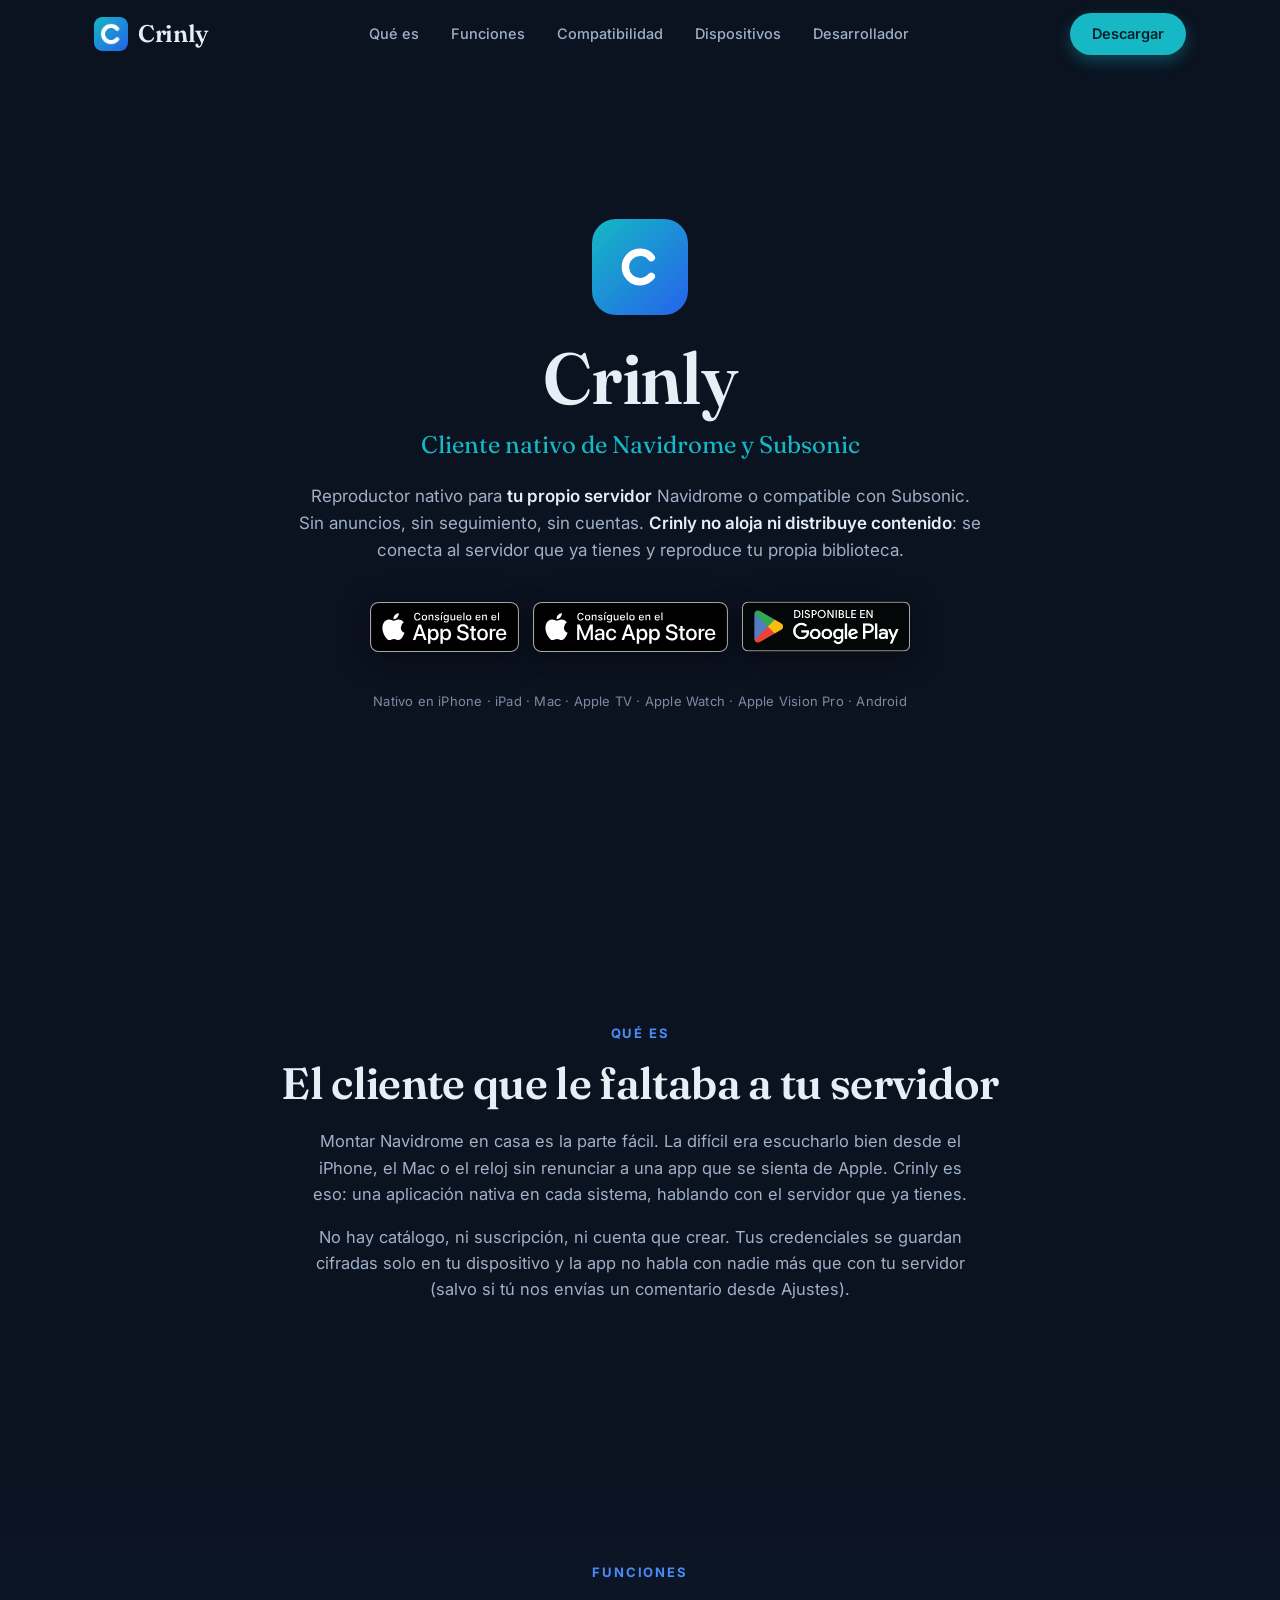
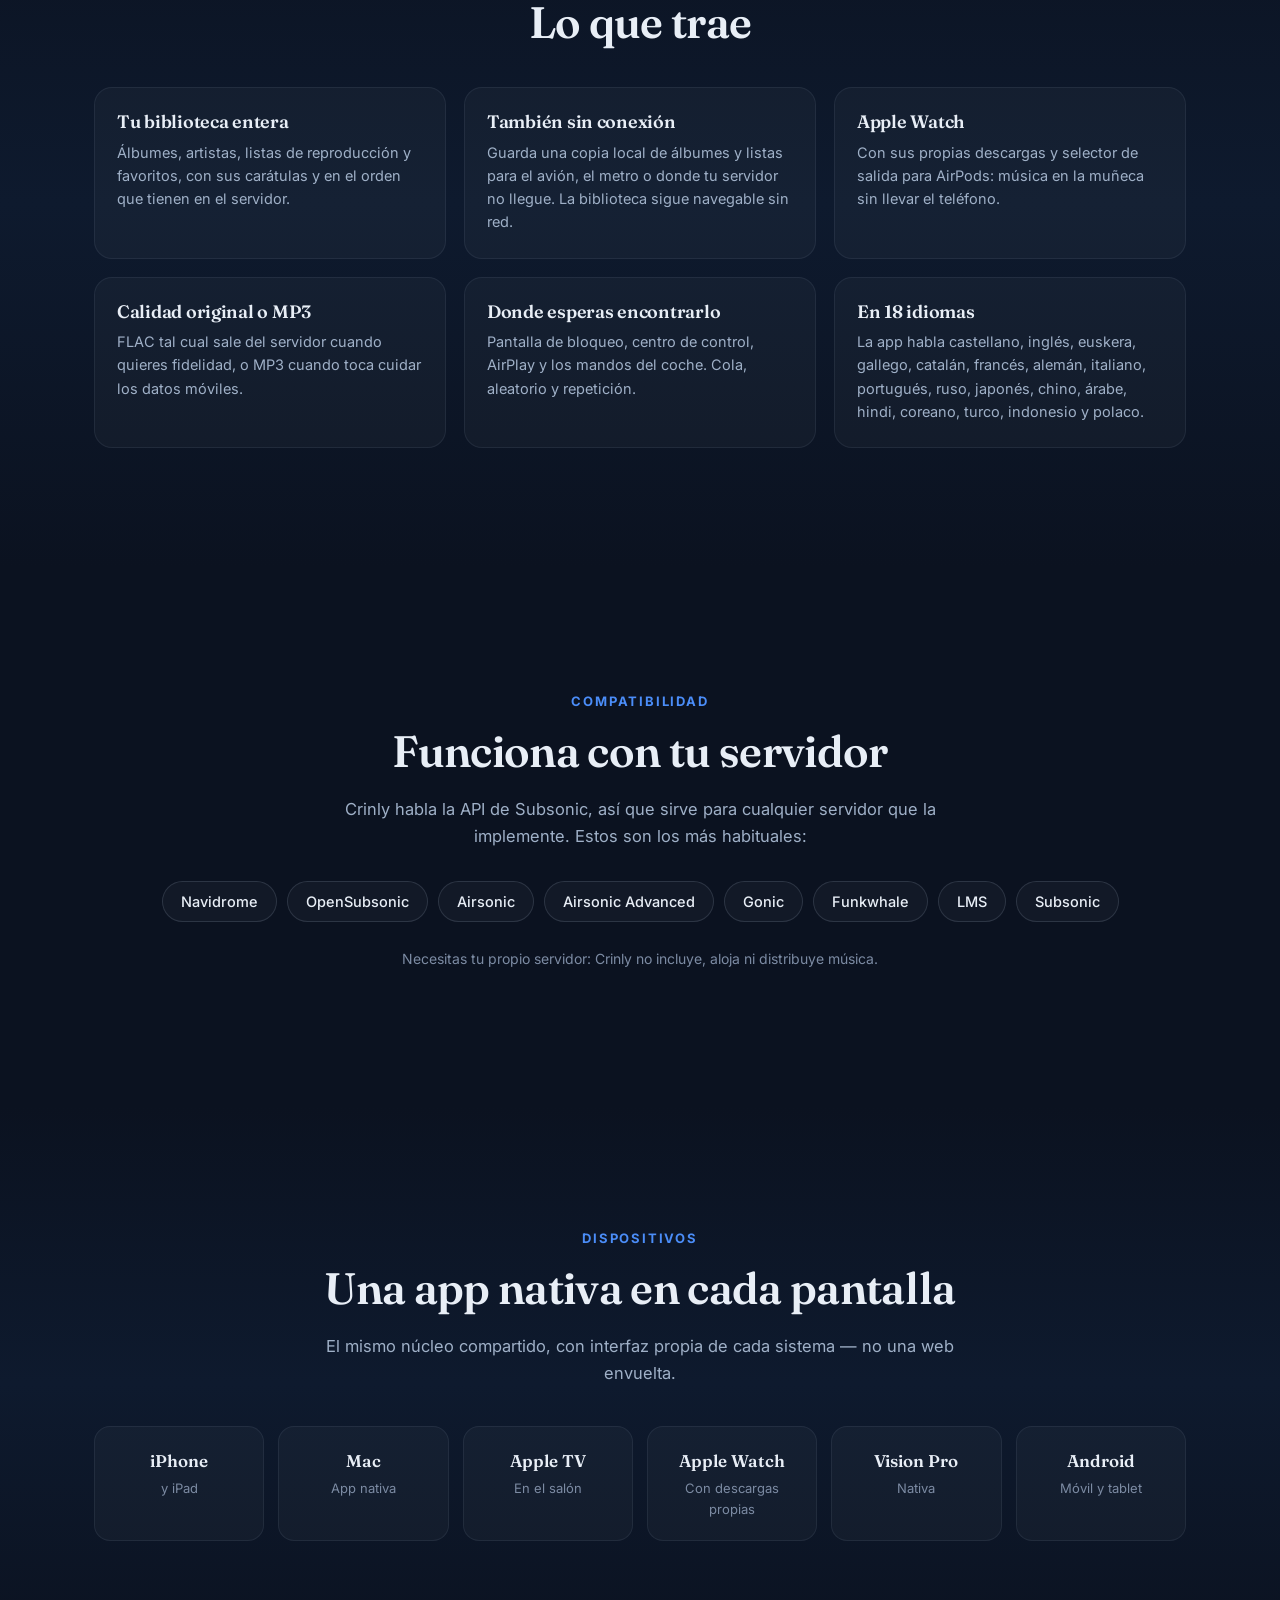
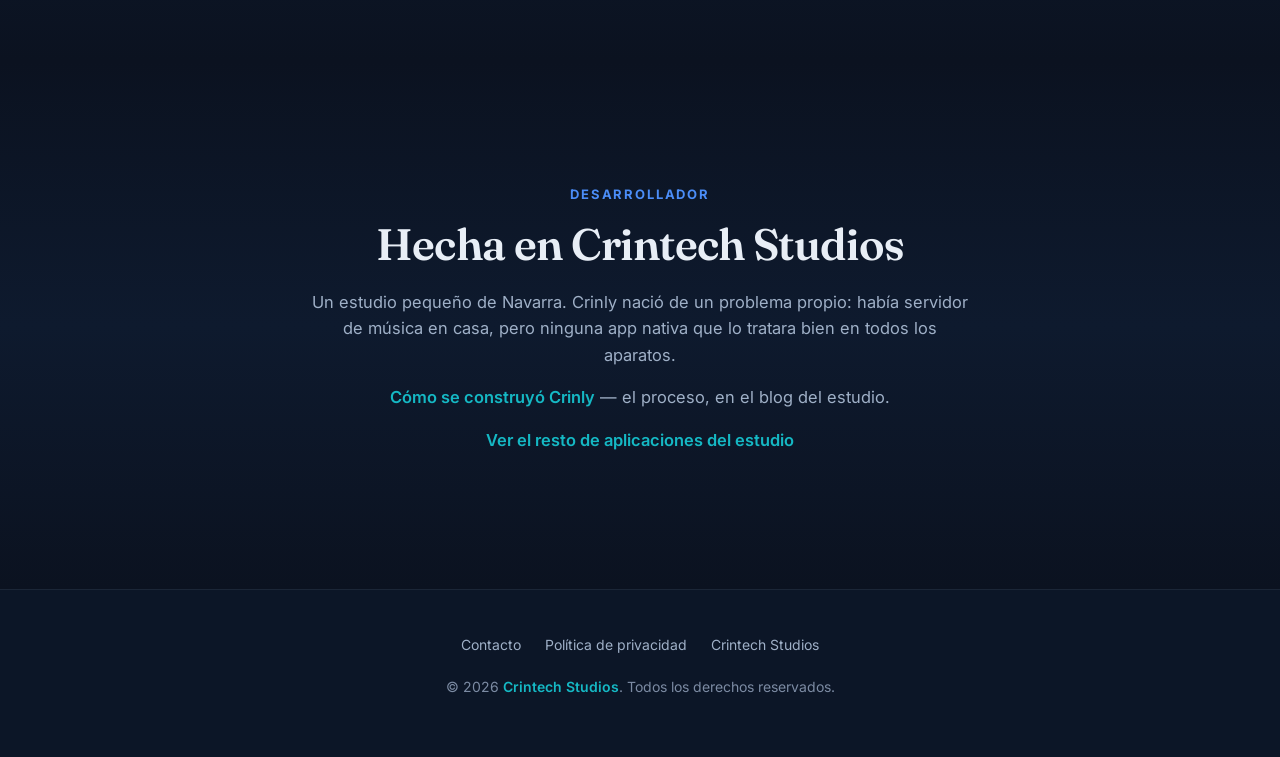
==== commit af6a9d05: "landing: Crinly en Google Play (insignia como en las demás apps) y fuera la sección de la beta de An" ====
--- a/index.html
+++ b/index.html
@@ -4,7 +4,7 @@
   <meta charset="utf-8">
   <meta name="viewport" content="width=device-width, initial-scale=1">
   <title>Crinly — Cliente nativo de Navidrome y Subsonic</title>
-  <meta name="description" content="Crinly es el cliente nativo de Navidrome y Subsonic para iPhone, iPad, Mac, Apple TV, Apple Watch y Apple Vision Pro. Se conecta a tu propio servidor: no aloja ni distribuye contenido. Gratis, sin anuncios.">
+  <meta name="description" content="Crinly es el cliente nativo de Navidrome y Subsonic para iPhone, iPad, Mac, Apple TV, Apple Watch, Apple Vision Pro y Android. Se conecta a tu propio servidor: no aloja ni distribuye contenido. Gratis, sin anuncios.">
   <link rel="canonical" href="https://crinly.crintech.pro/">
   <meta property="og:title" content="Crinly — Cliente nativo de Navidrome y Subsonic">
   <meta property="og:description" content="El cliente nativo para tu propio servidor Navidrome o compatible con Subsonic. En todo el ecosistema Apple, también sin conexión.">
@@ -29,7 +29,6 @@
         <a href="#funciones" class="nav-link">Funciones</a>
         <a href="#compatible" class="nav-link">Compatibilidad</a>
         <a href="#dispositivos" class="nav-link">Dispositivos</a>
-        <a href="#beta-android" class="nav-link">Android</a>
         <a href="#crintech" class="nav-link">Desarrollador</a>
       </div>
       <div class="nav-right">
@@ -58,9 +57,11 @@
           <a href="https://apps.apple.com/es/app/crinly/id6782419608?platform=mac" target="_blank" rel="noopener" aria-label="Consíguelo en el Mac App Store">
             <img src="/img/macappstore-badge.svg" alt="Consíguelo en el Mac App Store" class="store-badge badge-mac">
           </a>
+          <a href="https://play.google.com/store/apps/details?id=com.crintechstudios.crinly" target="_blank" rel="noopener" aria-label="Disponible en Google Play">
+            <img src="/img/gplay-badge.png" alt="Disponible en Google Play" class="store-badge badge-google">
+          </a>
         </div>
-        <p class="cta-android"><a class="btn-android" href="#beta-android">Android: en prueba cerrada — cómo entrar</a></p>
-        <p class="devices">Nativo en iPhone · iPad · Mac · Apple&nbsp;TV · Apple&nbsp;Watch · Apple&nbsp;Vision&nbsp;Pro</p>
+        <p class="devices">Nativo en iPhone · iPad · Mac · Apple&nbsp;TV · Apple&nbsp;Watch · Apple&nbsp;Vision&nbsp;Pro · Android</p>
       </div>
     </section>
 
@@ -69,7 +70,7 @@
         <span class="section-tag">Qué es</span>
         <h2>El cliente que le faltaba a tu servidor</h2>
         <p class="section-lead">Montar Navidrome en casa es la parte fácil. La difícil era escucharlo bien desde el iPhone, el Mac o el reloj sin renunciar a una app que se sienta de Apple. Crinly es eso: una aplicación nativa en cada sistema, hablando con el servidor que ya tienes.</p>
-        <p class="section-lead">No hay catálogo, ni suscripción, ni cuenta que crear. Tus credenciales se guardan cifradas solo en tu dispositivo y la app no habla con nadie más que con tu servidor.</p>
+        <p class="section-lead">No hay catálogo, ni suscripción, ni cuenta que crear. Tus credenciales se guardan cifradas solo en tu dispositivo y la app no habla con nadie más que con tu servidor (salvo si tú nos envías un comentario desde Ajustes).</p>
       </div>
     </section>
 
@@ -136,43 +137,8 @@
           <div class="dev"><span>Apple TV</span><small>En el salón</small></div>
           <div class="dev"><span>Apple Watch</span><small>Con descargas propias</small></div>
           <div class="dev"><span>Vision Pro</span><small>Nativa</small></div>
-          <div class="dev"><span>Android</span><small>En prueba cerrada</small></div>
+          <div class="dev"><span>Android</span><small>Móvil y tablet</small></div>
         </div>
-      </div>
-    </section>
-
-    <section id="beta-android" class="section">
-      <div class="section-inner">
-        <span class="section-tag">Android</span>
-        <h2>Entrar en la beta, en tres pasos</h2>
-        <p class="section-lead">Crinly para Android está en prueba cerrada. El acceso va por el grupo de Google de Crintech Studios: entra con <strong>la misma cuenta de Google que usas en el móvil</strong> y ya podrás instalarla desde Play.</p>
-        <ol class="beta-steps">
-          <li>
-            <span class="beta-num">1</span>
-            <div>
-              <h3>Únete al grupo</h3>
-              <p>Con la cuenta de Google de tu móvil Android.</p>
-              <a class="beta-link" href="https://groups.google.com/g/crintechstudios/" target="_blank" rel="noopener">Entrar al grupo</a>
-            </div>
-          </li>
-          <li>
-            <span class="beta-num">2</span>
-            <div>
-              <h3>Acepta la invitación</h3>
-              <p>Desde el navegador si estás en el ordenador, o directamente en el móvil.</p>
-              <a class="beta-link" href="https://play.google.com/apps/testing/com.crintechstudios.crinly" target="_blank" rel="noopener">Aceptar en la web</a>
-              <a class="beta-link" href="https://play.google.com/store/apps/details?id=com.crintechstudios.crinly" target="_blank" rel="noopener">Abrir en Android</a>
-            </div>
-          </li>
-          <li>
-            <span class="beta-num">3</span>
-            <div>
-              <h3>Instala y cuéntanos</h3>
-              <p>Se actualizará sola con cada versión nueva. Si algo chirría, escríbenos: se arregla.</p>
-            </div>
-          </li>
-        </ol>
-        <p class="section-note">La misma cuenta de Google en el grupo y en el móvil, o Play no te dejará entrar.</p>
       </div>
     </section>
 
--- a/style.css
+++ b/style.css
@@ -96,6 +96,7 @@
   filter: drop-shadow(0 6px 16px rgba(0, 0, 0, .45)); }
 .store-badge:hover { transform: translateY(-2px); filter: drop-shadow(0 10px 22px rgba(0, 0, 0, .6)); }
 .badge-apple, .badge-mac { height: 50px; }
+.badge-google { height: 65px; }   /* el badge de Google trae padding (~23%); más alto para igualar */
 /* Android va sin insignia oficial: está en prueba cerrada y el badge «Disponible
    en Google Play» daría a entender que se instala sin más. */
 .cta-android { margin-top: 16px; }
@@ -181,6 +182,7 @@
 }
 @media (max-width: 560px) {
   .badge-apple, .badge-mac { height: 44px; }
+  .badge-google { height: 57px; }
   .hero { padding-top: calc(var(--nav-height) + 32px); }
 }
 @media (prefers-reduced-motion: reduce) {
